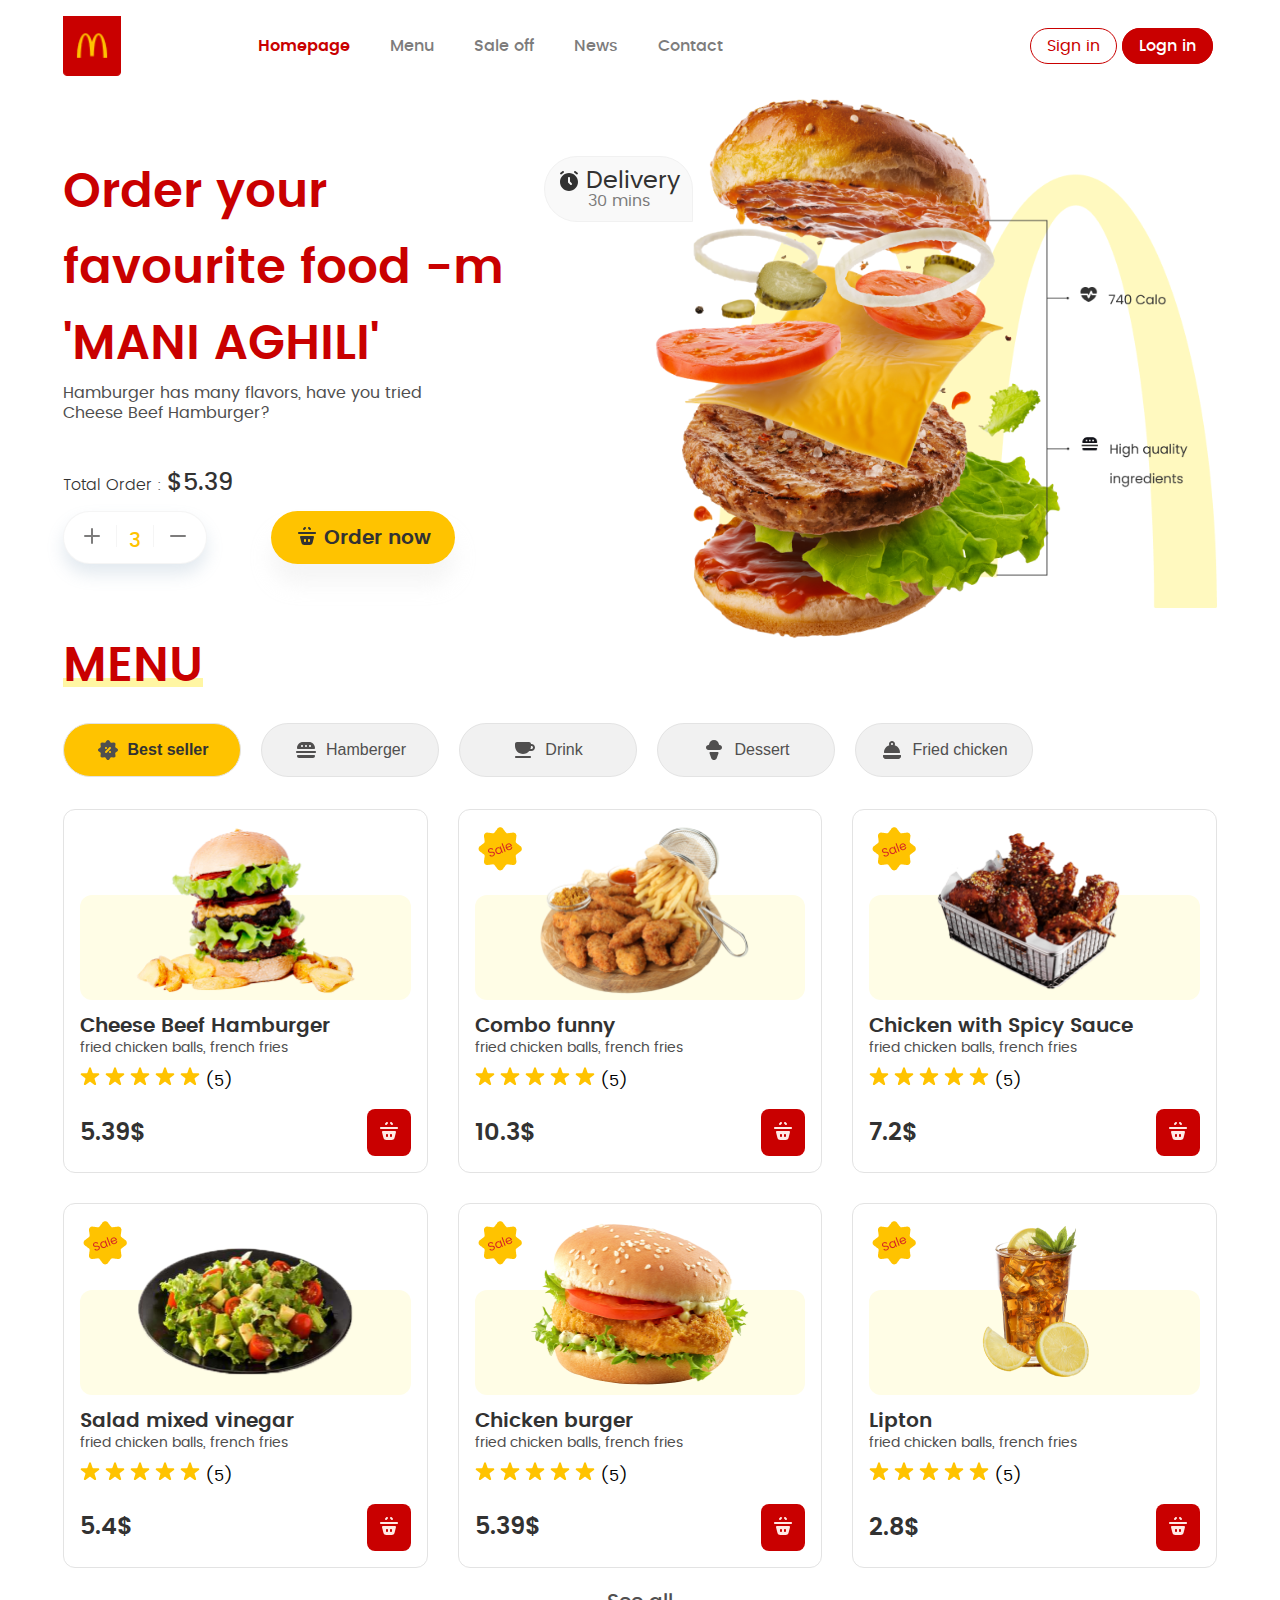
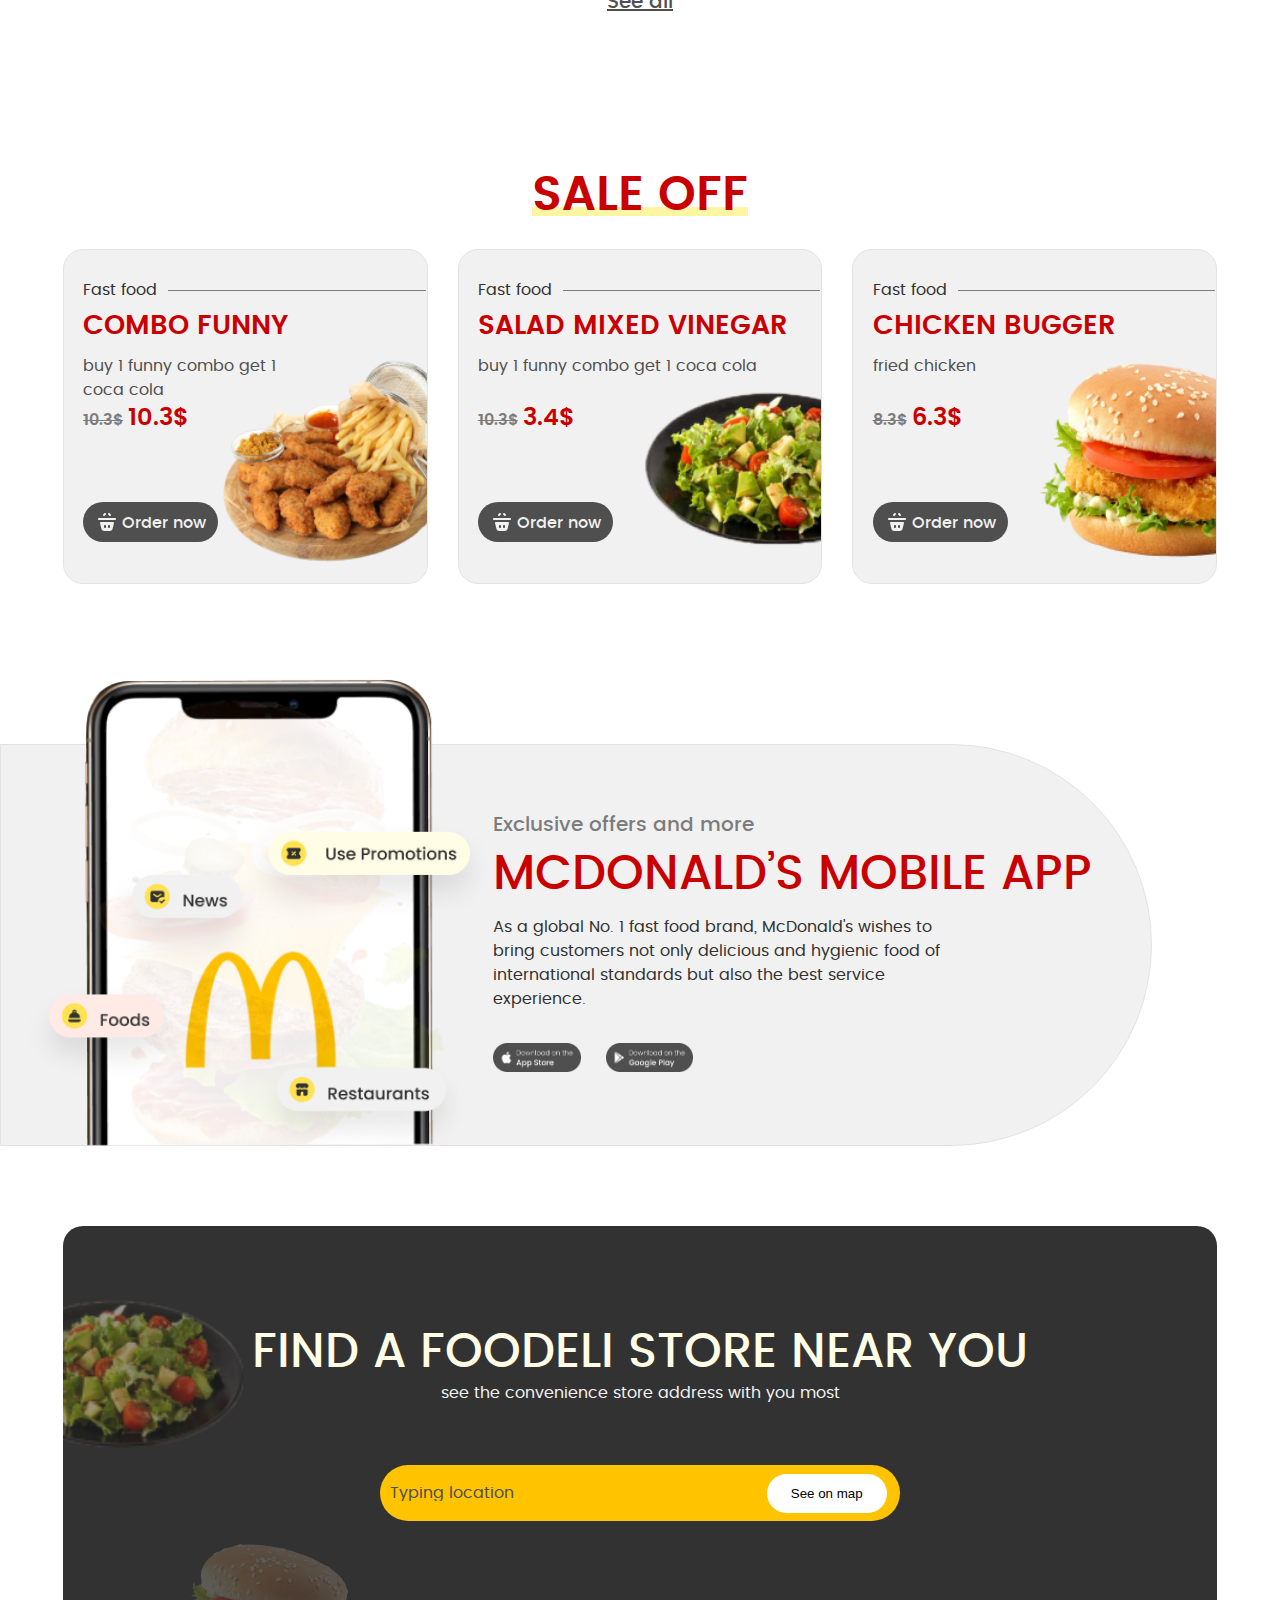
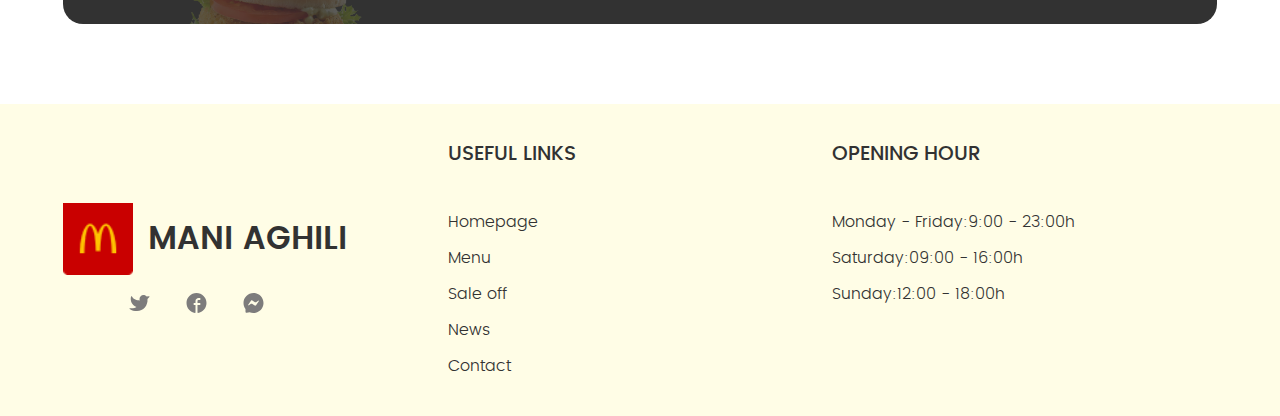
==== index.html @ 798e16bf "add login form" ====
<!DOCTYPE html>
<html lang="en">
<head>
    <meta charset="UTF-8">
    <meta name="viewport" content="width=device-width, initial-scale=1.0">
    <title>Document</title>
    <link rel="stylesheet" href="css/style.css">
    <link rel="stylesheet" href="css/media.css">
</head>
<body>

    <header class="main_header">
        <div class="container_site">
            <div class="navgation">
               <img src="img/lgo.png" alt="">
              <ul>
                <li>
                    <a href="">Homepage</a>
                </li>
                <li>
                    <a href="">Menu</a>
                </li>
                <li>
                    <a href="">Sale off</a>
                </li>
                <li>
                    <a href="">News</a>
                </li>
                <li>
                    <a href="">Contact</a>
                </li>
              </ul>
              <div class="link_navgation">
                <a href="login\login.html">Sign in</a>
                <a href="login\login.html">Logn in</a>
              </div>
              <div class="menu_icon">
                <input type="checkbox" id="input_menu" hidden>
                <label for="input_menu">
                    <svg xmlns="http://www.w3.org/2000/svg" width="35" height="35" viewBox="0 0 35 35" fill="none">
                        <path d="M2.91675 20.4166C2.91675 19.6112 3.56967 18.9583 4.37508 18.9583H30.6251C31.4305 18.9583 32.0834 19.6112 32.0834 20.4166C32.0834 21.2221 31.4305 21.875 30.6251 21.875H4.37508C3.56967 21.875 2.91675 21.2221 2.91675 20.4166Z" fill="#504F4F"/>
                        <path fill-rule="evenodd" clip-rule="evenodd" d="M4.375 14.5833C4.375 9.75082 8.29251 5.83331 13.125 5.83331H21.875C26.7075 5.83331 30.625 9.75082 30.625 14.5833C30.625 15.3887 29.9721 16.0416 29.1667 16.0416H5.83333C5.02792 16.0416 4.375 15.3887 4.375 14.5833ZM13.125 11.6666C13.125 12.4721 12.4721 13.125 11.6667 13.125C10.8613 13.125 10.2083 12.4721 10.2083 11.6666C10.2083 10.8612 10.8613 10.2083 11.6667 10.2083C12.4721 10.2083 13.125 10.8612 13.125 11.6666ZM17.5 13.125C18.3054 13.125 18.9583 12.4721 18.9583 11.6666C18.9583 10.8612 18.3054 10.2083 17.5 10.2083C16.6946 10.2083 16.0417 10.8612 16.0417 11.6666C16.0417 12.4721 16.6946 13.125 17.5 13.125ZM24.7917 11.6666C24.7917 12.4721 24.1388 13.125 23.3333 13.125C22.5279 13.125 21.875 12.4721 21.875 11.6666C21.875 10.8612 22.5279 10.2083 23.3333 10.2083C24.1388 10.2083 24.7917 10.8612 24.7917 11.6666Z" fill="#504F4F"/>
                        <path d="M30.625 26.25C30.625 27.8608 29.3192 29.1666 27.7083 29.1666H7.29167C5.68083 29.1666 4.375 27.8608 4.375 26.25C4.375 25.4446 5.02792 24.7916 5.83333 24.7916H29.1667C29.9721 24.7916 30.625 25.4446 30.625 26.25Z" fill="#504F4F"/>
                      </svg>

                      <svg id="close_icon" class="w-6 h-6 text-gray-800 dark:text-white"  width="35" height="35" aria-hidden="true" xmlns="http://www.w3.org/2000/svg" fill="none" viewBox="0 0 14 14">
                        <path stroke="currentColor" stroke-linecap="round" stroke-linejoin="round" stroke-width="2" d="m1 1 6 6m0 0 6 6M7 7l6-6M7 7l-6 6"/>
                      </svg>
                </label>
                <ul class="nav_menu_sidbar">
                    <li>
                        <a href="">Homepage</a>
                    </li>
                    <li>
                        <a href="">Menu</a>
                    </li>
                    <li>
                        <a href="">Sale off</a>
                    </li>
                    <li>
                        <a href="">News</a>
                    </li>
                    <li>
                        <a href="">Contact</a>
                    </li>
                  </ul>
              </div>
            </div>
            <div class="header_bottom">
                <div class="content_left_header_bottom">
                    <h1>Order your favourite food -m 'MANI AGHILI'</h1>
                    <p>Hamburger has many flavors, have you tried Cheese Beef Hamburger?</p>
                    <div class="order_food order_food_desktop">
                        <div class="text_price_order_food">
                            <span>Total Order :</span>
                            <span>$5.39</span>
                        </div>
                        <div class="action_order">
                            <div class="button_action_order">
                                <button>
                                    <svg xmlns="http://www.w3.org/2000/svg" width="24" height="24" viewBox="0 0 24 24" fill="none">
                                        <path d="M12 5V19" stroke="#7D7C7C" stroke-width="2" stroke-linecap="round" stroke-linejoin="round"/>
                                        <path d="M5 12H19" stroke="#7D7C7C" stroke-width="2" stroke-linecap="round" stroke-linejoin="round"/>
                                      </svg>
                                </button>
                                <span>3</span>
                                <button>
                                    <svg xmlns="http://www.w3.org/2000/svg" width="24" height="24" viewBox="0 0 24 24" fill="none">
                                        <path d="M5 12H19" stroke="#7D7C7C" stroke-width="2" stroke-linecap="round" stroke-linejoin="round"/>
                                      </svg>
                                </button>
                            </div>
                            <button>
                                <svg xmlns="http://www.w3.org/2000/svg" width="24" height="24" viewBox="0 0 24 24" fill="none">
                                    <path fill-rule="evenodd" clip-rule="evenodd" d="M5.9963 12C5.344 12 4.86633 12.6144 5.02717 13.2466L6.42488 18.7398C6.76319 20.0693 7.96032 21 9.33225 21H14.6652C16.0383 21 17.2362 20.0678 17.5734 18.7367L18.9644 13.2456C19.1245 12.6137 18.6469 12 17.9951 12H5.9963ZM9 16C9 15.4477 9.44771 15 10 15C10.5523 15 11 15.4477 11 16V17C11 17.5523 10.5523 18 10 18C9.44771 18 9 17.5523 9 17V16ZM13 16C13 15.4477 13.4477 15 14 15C14.5523 15 15 15.4477 15 16V17C15 17.5523 14.5523 18 14 18C13.4477 18 13 17.5523 13 17V16Z" fill="#323232"/>
                                    <path d="M3 9C3 8.44772 3.44772 8 4 8H20C20.5523 8 21 8.44772 21 9C21 9.55228 20.5523 10 20 10H4C3.44772 10 3 9.55228 3 9Z" fill="#323232"/>
                                    <path fill-rule="evenodd" clip-rule="evenodd" d="M10.7071 4.70711C11.0976 4.31658 11.0976 3.68342 10.7071 3.29289C10.3166 2.90237 9.68342 2.90237 9.29289 3.29289L8.29289 4.29289C7.90237 4.68342 7.90237 5.31658 8.29289 5.70711C8.68342 6.09763 9.31658 6.09763 9.70711 5.70711L10.7071 4.70711ZM13.2929 4.70711C12.9024 4.31658 12.9024 3.68342 13.2929 3.29289C13.6834 2.90237 14.3166 2.90237 14.7071 3.29289L15.7071 4.29289C16.0976 4.68342 16.0976 5.31658 15.7071 5.70711C15.3166 6.09763 14.6834 6.09763 14.2929 5.70711L13.2929 4.70711Z" fill="#323232"/>
                                  </svg>
                                  Order now
                            </button>
                        </div>
                    </div>
                </div>
                <div class="content_right_header_bottom">
                    <img src="img/Group 15.png" alt="">
                    <div class="fixed_box_delivery">
                        <div>
                            <svg xmlns="http://www.w3.org/2000/svg" width="24" height="24" viewBox="0 0 24 24" fill="none">
                                <path fill-rule="evenodd" clip-rule="evenodd" d="M3 13C3 8.02944 7.02944 4 12 4C16.9706 4 21 8.02944 21 13C21 17.9706 16.9706 22 12 22C7.02944 22 3 17.9706 3 13ZM13 9C13 8.44772 12.5523 8 12 8C11.4477 8 11 8.44772 11 9V13C11 13.2652 11.1054 13.5196 11.2929 13.7071L13.2929 15.7071C13.6834 16.0976 14.3166 16.0976 14.7071 15.7071C15.0976 15.3166 15.0976 14.6834 14.7071 14.2929L13 12.5858V9Z" fill="#323232"/>
                                <path d="M4.60006 5.30006C4.15823 5.63143 3.53143 5.54189 3.20006 5.10006C2.86869 4.65823 2.95823 4.03143 3.40006 3.70006L5.40006 2.20006C5.84189 1.86869 6.46869 1.95823 6.80006 2.40006C7.13143 2.84189 7.04189 3.46869 6.60006 3.80006L4.60006 5.30006Z" fill="#323232"/>
                                <path d="M18.6001 2.20018C18.1582 1.86881 17.5314 1.95835 17.2001 2.40018C16.8687 2.842 16.9582 3.46881 17.4001 3.80018L19.4001 5.30018C19.8419 5.63155 20.4687 5.542 20.8001 5.10018C21.1314 4.65835 21.0419 4.03155 20.6001 3.70018L18.6001 2.20018Z" fill="#323232"/>
                              </svg>
                              <span>Delivery</span>
                        </div>
                        <span> 30 mins</span>
                    </div>
                    <div class="order_food order_food_mobile">
                        <div class="text_price_order_food">
                            <span>Total Order :</span>
                            <span>$5.39</span>
                        </div>
                        <div class="action_order">
                            <div class="button_action_order">
                                <button>
                                    <svg xmlns="http://www.w3.org/2000/svg" width="24" height="24" viewBox="0 0 24 24" fill="none">
                                        <path d="M12 5V19" stroke="#7D7C7C" stroke-width="2" stroke-linecap="round" stroke-linejoin="round"/>
                                        <path d="M5 12H19" stroke="#7D7C7C" stroke-width="2" stroke-linecap="round" stroke-linejoin="round"/>
                                      </svg>
                                </button>
                                <span>3</span>
                                <button>
                                    <svg xmlns="http://www.w3.org/2000/svg" width="24" height="24" viewBox="0 0 24 24" fill="none">
                                        <path d="M5 12H19" stroke="#7D7C7C" stroke-width="2" stroke-linecap="round" stroke-linejoin="round"/>
                                      </svg>
                                </button>
                            </div>
                            <button>
                                <svg xmlns="http://www.w3.org/2000/svg" width="24" height="24" viewBox="0 0 24 24" fill="none">
                                    <path fill-rule="evenodd" clip-rule="evenodd" d="M5.9963 12C5.344 12 4.86633 12.6144 5.02717 13.2466L6.42488 18.7398C6.76319 20.0693 7.96032 21 9.33225 21H14.6652C16.0383 21 17.2362 20.0678 17.5734 18.7367L18.9644 13.2456C19.1245 12.6137 18.6469 12 17.9951 12H5.9963ZM9 16C9 15.4477 9.44771 15 10 15C10.5523 15 11 15.4477 11 16V17C11 17.5523 10.5523 18 10 18C9.44771 18 9 17.5523 9 17V16ZM13 16C13 15.4477 13.4477 15 14 15C14.5523 15 15 15.4477 15 16V17C15 17.5523 14.5523 18 14 18C13.4477 18 13 17.5523 13 17V16Z" fill="#323232"/>
                                    <path d="M3 9C3 8.44772 3.44772 8 4 8H20C20.5523 8 21 8.44772 21 9C21 9.55228 20.5523 10 20 10H4C3.44772 10 3 9.55228 3 9Z" fill="#323232"/>
                                    <path fill-rule="evenodd" clip-rule="evenodd" d="M10.7071 4.70711C11.0976 4.31658 11.0976 3.68342 10.7071 3.29289C10.3166 2.90237 9.68342 2.90237 9.29289 3.29289L8.29289 4.29289C7.90237 4.68342 7.90237 5.31658 8.29289 5.70711C8.68342 6.09763 9.31658 6.09763 9.70711 5.70711L10.7071 4.70711ZM13.2929 4.70711C12.9024 4.31658 12.9024 3.68342 13.2929 3.29289C13.6834 2.90237 14.3166 2.90237 14.7071 3.29289L15.7071 4.29289C16.0976 4.68342 16.0976 5.31658 15.7071 5.70711C15.3166 6.09763 14.6834 6.09763 14.2929 5.70711L13.2929 4.70711Z" fill="#323232"/>
                                  </svg>
                                  Order now
                            </button>
                        </div>
                    </div>
                </div>
            </div>
        </div>
    </header>

    <main>
        <div class="section_food">
            <div class="container_site">
                <div class="row_title_section_food">
                    <h4>
                        Menu
                        <div class="line_bottom_row_title"></div>
                    </h4>
                </div>
                <div class="row_button_category">
                    <button class="button_active_category">
                        <svg xmlns="http://www.w3.org/2000/svg" width="24" height="24" viewBox="0 0 24 24" fill="none">
                            <path fill-rule="evenodd" clip-rule="evenodd" d="M13.2193 2.60795C12.607 1.80052 11.3932 1.80052 10.781 2.60795L9.40692 4.42007C9.18858 4.70802 8.83187 4.85577 8.47387 4.80655L6.22093 4.49678C5.21707 4.35876 4.35876 5.21707 4.49678 6.22092L4.80655 8.47387C4.85577 8.83187 4.70802 9.18858 4.42007 9.40692L2.60795 10.781C1.80052 11.3932 1.80052 12.607 2.60795 13.2193L4.42007 14.5933C4.70802 14.8116 4.85577 15.1683 4.80655 15.5263L4.49678 17.7793C4.35876 18.7831 5.21707 19.6415 6.22092 19.5034L8.47387 19.1937C8.83187 19.1444 9.18858 19.2922 9.40691 19.5801L10.781 21.3923C11.3932 22.1997 12.607 22.1997 13.2193 21.3923L14.5933 19.5801C14.8116 19.2922 15.1683 19.1444 15.5263 19.1937L17.7793 19.5034C18.7831 19.6415 19.6415 18.7831 19.5034 17.7793L19.1937 15.5263C19.1444 15.1683 19.2922 14.8116 19.5801 14.5933L21.3923 13.2193C22.1997 12.607 22.1997 11.3932 21.3923 10.781L19.5801 9.40692C19.2922 9.18858 19.1444 8.83187 19.1937 8.47387L19.5034 6.22092C19.6415 5.21707 18.7831 4.35876 17.7793 4.49678L15.5263 4.80655C15.1683 4.85577 14.8116 4.70802 14.5933 4.42007L13.2193 2.60795ZM14.7071 9.2929C14.3166 8.90237 13.6834 8.90237 13.2929 9.2929L9.29289 13.2929C8.90237 13.6834 8.90237 14.3166 9.29289 14.7071C9.68342 15.0976 10.3166 15.0976 10.7071 14.7071L14.7071 10.7071C15.0976 10.3166 15.0976 9.68342 14.7071 9.2929ZM10 11C9.44772 11 9 10.5523 9 10C9 9.44772 9.44772 9 10 9C10.5523 9 11 9.44772 11 10C11 10.5523 10.5523 11 10 11ZM14 15C14.5523 15 15 14.5523 15 14C15 13.4477 14.5523 13 14 13C13.4477 13 13 13.4477 13 14C13 14.5523 13.4477 15 14 15Z" fill="#504F4F"/>
                          </svg>
                          <span>Best seller</span>
                    </button>
                    <button>
                        <svg xmlns="http://www.w3.org/2000/svg" width="24" height="24" viewBox="0 0 24 24" fill="none">
                            <path d="M2 14C2 13.4477 2.44772 13 3 13H21C21.5523 13 22 13.4477 22 14C22 14.5523 21.5523 15 21 15H3C2.44772 15 2 14.5523 2 14Z" fill="#504F4F"/>
                            <path fill-rule="evenodd" clip-rule="evenodd" d="M3 10C3 6.68629 5.68629 4 9 4H15C18.3137 4 21 6.68629 21 10C21 10.5523 20.5523 11 20 11H4C3.44772 11 3 10.5523 3 10ZM9 8C9 8.55228 8.55228 9 8 9C7.44772 9 7 8.55228 7 8C7 7.44772 7.44772 7 8 7C8.55228 7 9 7.44772 9 8ZM12 9C12.5523 9 13 8.55228 13 8C13 7.44772 12.5523 7 12 7C11.4477 7 11 7.44772 11 8C11 8.55228 11.4477 9 12 9ZM17 8C17 8.55228 16.5523 9 16 9C15.4477 9 15 8.55228 15 8C15 7.44772 15.4477 7 16 7C16.5523 7 17 7.44772 17 8Z" fill="#504F4F"/>
                            <path d="M21 18C21 19.1046 20.1046 20 19 20H5C3.89543 20 3 19.1046 3 18C3 17.4477 3.44772 17 4 17H20C20.5523 17 21 17.4477 21 18Z" fill="#504F4F"/>
                          </svg>
                          <span>Hamberger</span>
                    </button>
                    <button>
                        <svg xmlns="http://www.w3.org/2000/svg" width="24" height="24" viewBox="0 0 24 24" fill="none">
                            <path d="M2 19C2 18.4477 2.44772 18 3 18H17C17.5523 18 18 18.4477 18 19C18 19.5523 17.5523 20 17 20H3C2.44772 20 2 19.5523 2 19Z" fill="#504F4F"/>
                            <path fill-rule="evenodd" clip-rule="evenodd" d="M4 4C2.89543 4 2 4.89543 2 6V8C2 12.4183 5.58172 16 10 16C12.5264 16 14.7793 14.8289 16.2454 13H18.5C20.433 13 22 11.433 22 9.5C22 7.567 20.433 6 18.5 6H18C18 4.89543 17.1046 4 16 4H4ZM18 8C18 9.0609 17.7935 10.0736 17.4185 11H18.5C19.3284 11 20 10.3284 20 9.5C20 8.67157 19.3284 8 18.5 8H18Z" fill="#504F4F"/>
                          </svg>
                          <span>Drink</span>
                    </button>
                    <button>
                        <svg xmlns="http://www.w3.org/2000/svg" width="24" height="24" viewBox="0 0 24 24" fill="none">
                            <path d="M7.50668 15.3511C7.26153 14.6974 7.74481 14 8.44301 14H15.557C16.2552 14 16.7385 14.6974 16.4933 15.3511L14.7023 20.1273C14.2799 21.2538 13.203 22 12 22C10.797 22 9.72017 21.2538 9.29777 20.1273L7.50668 15.3511Z" fill="#504F4F"/>
                            <path fill-rule="evenodd" clip-rule="evenodd" d="M16.9754 6.5007C17.0026 6.7755 17.2239 7 17.5 7C18.8807 7 20 8.11929 20 9.5C20 10.8807 18.8807 12 17.5 12H12H6.5C5.11929 12 4 10.8807 4 9.5C4 8.11929 5.11929 7 6.5 7C6.77614 7 6.99737 6.7755 7.02462 6.5007C7.27516 3.9737 9.40709 2 12 2C14.5929 2 16.7248 3.9737 16.9754 6.5007Z" fill="#504F4F"/>
                          </svg>
                          <span>Dessert</span>
                    </button>
                    <button>
                        <svg xmlns="http://www.w3.org/2000/svg" width="24" height="24" viewBox="0 0 24 24" fill="none">
                            <path d="M3 17.8C3 17.3582 3.35817 17 3.8 17H20.2C20.6418 17 21 17.3582 21 17.8C21 19.5673 19.5673 21 17.8 21H6.2C4.43269 21 3 19.5673 3 17.8Z" fill="#504F4F"/>
                            <path fill-rule="evenodd" clip-rule="evenodd" d="M3.8 17C3.35817 17 3 17.3582 3 17.8C3 19.5673 4.43269 21 6.2 21H17.8C19.5673 21 21 19.5673 21 17.8C21 17.3582 20.6418 17 20.2 17H3.8Z" fill="#504F4F"/>
                            <path fill-rule="evenodd" clip-rule="evenodd" d="M14.6785 7.35254C14.8842 6.94614 15 6.4866 15 6C15 4.34315 13.6569 3 12 3C10.3431 3 9 4.34315 9 6C9 6.4866 9.11585 6.94614 9.32147 7.35254C6.23647 8.32706 4 11.2119 4 14.619C4 14.8294 4.17056 15 4.38095 15H19.619C19.8294 15 20 14.8294 20 14.619C20 11.2119 17.7635 8.32706 14.6785 7.35254ZM13 6C13 6.55228 12.5523 7 12 7C11.4477 7 11 6.55228 11 6C11 5.44772 11.4477 5 12 5C12.5523 5 13 5.44772 13 6Z" fill="#504F4F"/>
                          </svg>
                          <span>Fried chicken</span>
                    </button>
                </div>
                <div class="row_grid_food_products">
                    <div class="item_food_grid">
                        <div class="img_item_food_grid">
                            <img src="img/2.png" alt="">
                            <div></div>
                        </div>
                        <div class="info_item_food_grid">
                            <h5>Cheese Beef Hamburger</h5>
                            <p>fried chicken balls, french fries</p>
                            <div class="score_item_food_grid">
                                <svg xmlns="http://www.w3.org/2000/svg" width="20" height="19" viewBox="0 0 20 19" fill="none">
                                    <path d="M9.04894 0.927052C9.3483 0.00574112 10.6517 0.00573993 10.9511 0.927051L12.4697 5.60081C12.6035 6.01284 12.9875 6.2918 13.4207 6.2918H18.335C19.3037 6.2918 19.7065 7.53141 18.9228 8.10081L14.947 10.9894C14.5966 11.244 14.4499 11.6954 14.5838 12.1074L16.1024 16.7812C16.4017 17.7025 15.3472 18.4686 14.5635 17.8992L10.5878 15.0106C10.2373 14.756 9.7627 14.756 9.41221 15.0106L5.43648 17.8992C4.65276 18.4686 3.59828 17.7025 3.89763 16.7812L5.41623 12.1074C5.55011 11.6954 5.40345 11.244 5.05296 10.9894L1.07722 8.10081C0.293507 7.53141 0.696283 6.2918 1.66501 6.2918H6.57929C7.01252 6.2918 7.39647 6.01284 7.53035 5.60081L9.04894 0.927052Z" fill="#FFC300"/>
                                  </svg>
                                <svg xmlns="http://www.w3.org/2000/svg" width="20" height="19" viewBox="0 0 20 19" fill="none">
                                    <path d="M9.04894 0.927052C9.3483 0.00574112 10.6517 0.00573993 10.9511 0.927051L12.4697 5.60081C12.6035 6.01284 12.9875 6.2918 13.4207 6.2918H18.335C19.3037 6.2918 19.7065 7.53141 18.9228 8.10081L14.947 10.9894C14.5966 11.244 14.4499 11.6954 14.5838 12.1074L16.1024 16.7812C16.4017 17.7025 15.3472 18.4686 14.5635 17.8992L10.5878 15.0106C10.2373 14.756 9.7627 14.756 9.41221 15.0106L5.43648 17.8992C4.65276 18.4686 3.59828 17.7025 3.89763 16.7812L5.41623 12.1074C5.55011 11.6954 5.40345 11.244 5.05296 10.9894L1.07722 8.10081C0.293507 7.53141 0.696283 6.2918 1.66501 6.2918H6.57929C7.01252 6.2918 7.39647 6.01284 7.53035 5.60081L9.04894 0.927052Z" fill="#FFC300"/>
                                  </svg>
                                <svg xmlns="http://www.w3.org/2000/svg" width="20" height="19" viewBox="0 0 20 19" fill="none">
                                    <path d="M9.04894 0.927052C9.3483 0.00574112 10.6517 0.00573993 10.9511 0.927051L12.4697 5.60081C12.6035 6.01284 12.9875 6.2918 13.4207 6.2918H18.335C19.3037 6.2918 19.7065 7.53141 18.9228 8.10081L14.947 10.9894C14.5966 11.244 14.4499 11.6954 14.5838 12.1074L16.1024 16.7812C16.4017 17.7025 15.3472 18.4686 14.5635 17.8992L10.5878 15.0106C10.2373 14.756 9.7627 14.756 9.41221 15.0106L5.43648 17.8992C4.65276 18.4686 3.59828 17.7025 3.89763 16.7812L5.41623 12.1074C5.55011 11.6954 5.40345 11.244 5.05296 10.9894L1.07722 8.10081C0.293507 7.53141 0.696283 6.2918 1.66501 6.2918H6.57929C7.01252 6.2918 7.39647 6.01284 7.53035 5.60081L9.04894 0.927052Z" fill="#FFC300"/>
                                  </svg>
                                <svg xmlns="http://www.w3.org/2000/svg" width="20" height="19" viewBox="0 0 20 19" fill="none">
                                    <path d="M9.04894 0.927052C9.3483 0.00574112 10.6517 0.00573993 10.9511 0.927051L12.4697 5.60081C12.6035 6.01284 12.9875 6.2918 13.4207 6.2918H18.335C19.3037 6.2918 19.7065 7.53141 18.9228 8.10081L14.947 10.9894C14.5966 11.244 14.4499 11.6954 14.5838 12.1074L16.1024 16.7812C16.4017 17.7025 15.3472 18.4686 14.5635 17.8992L10.5878 15.0106C10.2373 14.756 9.7627 14.756 9.41221 15.0106L5.43648 17.8992C4.65276 18.4686 3.59828 17.7025 3.89763 16.7812L5.41623 12.1074C5.55011 11.6954 5.40345 11.244 5.05296 10.9894L1.07722 8.10081C0.293507 7.53141 0.696283 6.2918 1.66501 6.2918H6.57929C7.01252 6.2918 7.39647 6.01284 7.53035 5.60081L9.04894 0.927052Z" fill="#FFC300"/>
                                  </svg>
                                <svg xmlns="http://www.w3.org/2000/svg" width="20" height="19" viewBox="0 0 20 19" fill="none">
                                    <path d="M9.04894 0.927052C9.3483 0.00574112 10.6517 0.00573993 10.9511 0.927051L12.4697 5.60081C12.6035 6.01284 12.9875 6.2918 13.4207 6.2918H18.335C19.3037 6.2918 19.7065 7.53141 18.9228 8.10081L14.947 10.9894C14.5966 11.244 14.4499 11.6954 14.5838 12.1074L16.1024 16.7812C16.4017 17.7025 15.3472 18.4686 14.5635 17.8992L10.5878 15.0106C10.2373 14.756 9.7627 14.756 9.41221 15.0106L5.43648 17.8992C4.65276 18.4686 3.59828 17.7025 3.89763 16.7812L5.41623 12.1074C5.55011 11.6954 5.40345 11.244 5.05296 10.9894L1.07722 8.10081C0.293507 7.53141 0.696283 6.2918 1.66501 6.2918H6.57929C7.01252 6.2918 7.39647 6.01284 7.53035 5.60081L9.04894 0.927052Z" fill="#FFC300"/>
                                  </svg>
                                  <span>(5)</span>
                            </div>
                            <div class="bottom_item_food_grid">
                                <span>5.39$</span>
                                <button>
                                    <svg xmlns="http://www.w3.org/2000/svg" width="24" height="24" viewBox="0 0 24 24" fill="none">
                                    <path fill-rule="evenodd" clip-rule="evenodd" d="M5.9963 12C5.344 12 4.86633 12.6144 5.02717 13.2466L6.42488 18.7398C6.76319 20.0693 7.96032 21 9.33225 21H14.6652C16.0383 21 17.2362 20.0678 17.5734 18.7367L18.9644 13.2456C19.1245 12.6137 18.6469 12 17.9951 12H5.9963ZM9 16C9 15.4477 9.44771 15 10 15C10.5523 15 11 15.4477 11 16V17C11 17.5523 10.5523 18 10 18C9.44771 18 9 17.5523 9 17V16ZM13 16C13 15.4477 13.4477 15 14 15C14.5523 15 15 15.4477 15 16V17C15 17.5523 14.5523 18 14 18C13.4477 18 13 17.5523 13 17V16Z" fill="#FFEAE6"/>
                                    <path d="M3 9C3 8.44772 3.44772 8 4 8H20C20.5523 8 21 8.44772 21 9C21 9.55228 20.5523 10 20 10H4C3.44772 10 3 9.55228 3 9Z" fill="#FFEAE6"/>
                                    <path fill-rule="evenodd" clip-rule="evenodd" d="M10.7071 4.70711C11.0976 4.31658 11.0976 3.68342 10.7071 3.29289C10.3166 2.90237 9.68342 2.90237 9.29289 3.29289L8.29289 4.29289C7.90237 4.68342 7.90237 5.31658 8.29289 5.70711C8.68342 6.09763 9.31658 6.09763 9.70711 5.70711L10.7071 4.70711ZM13.2929 4.70711C12.9024 4.31658 12.9024 3.68342 13.2929 3.29289C13.6834 2.90237 14.3166 2.90237 14.7071 3.29289L15.7071 4.29289C16.0976 4.68342 16.0976 5.31658 15.7071 5.70711C15.3166 6.09763 14.6834 6.09763 14.2929 5.70711L13.2929 4.70711Z" fill="#FFEAE6"/>
                                  </svg>
                                </button>
                            </div>
                        </div>
                    </div>
                    <div class="item_food_grid">
                        <div class="badge_discount">
                            <img src="img/Badge Discount (1).png" alt="">
                        </div>
                        <div class="img_item_food_grid">
                            
                            <img src="img/13 (1).png" alt="">
                            <div></div>
                        </div>
                        <div class="info_item_food_grid">
                            <h5>Combo funny</h5>
                            <p>fried chicken balls, french fries</p>
                            <div class="score_item_food_grid">
                                <svg xmlns="http://www.w3.org/2000/svg" width="20" height="19" viewBox="0 0 20 19" fill="none">
                                    <path d="M9.04894 0.927052C9.3483 0.00574112 10.6517 0.00573993 10.9511 0.927051L12.4697 5.60081C12.6035 6.01284 12.9875 6.2918 13.4207 6.2918H18.335C19.3037 6.2918 19.7065 7.53141 18.9228 8.10081L14.947 10.9894C14.5966 11.244 14.4499 11.6954 14.5838 12.1074L16.1024 16.7812C16.4017 17.7025 15.3472 18.4686 14.5635 17.8992L10.5878 15.0106C10.2373 14.756 9.7627 14.756 9.41221 15.0106L5.43648 17.8992C4.65276 18.4686 3.59828 17.7025 3.89763 16.7812L5.41623 12.1074C5.55011 11.6954 5.40345 11.244 5.05296 10.9894L1.07722 8.10081C0.293507 7.53141 0.696283 6.2918 1.66501 6.2918H6.57929C7.01252 6.2918 7.39647 6.01284 7.53035 5.60081L9.04894 0.927052Z" fill="#FFC300"/>
                                  </svg>
                                <svg xmlns="http://www.w3.org/2000/svg" width="20" height="19" viewBox="0 0 20 19" fill="none">
                                    <path d="M9.04894 0.927052C9.3483 0.00574112 10.6517 0.00573993 10.9511 0.927051L12.4697 5.60081C12.6035 6.01284 12.9875 6.2918 13.4207 6.2918H18.335C19.3037 6.2918 19.7065 7.53141 18.9228 8.10081L14.947 10.9894C14.5966 11.244 14.4499 11.6954 14.5838 12.1074L16.1024 16.7812C16.4017 17.7025 15.3472 18.4686 14.5635 17.8992L10.5878 15.0106C10.2373 14.756 9.7627 14.756 9.41221 15.0106L5.43648 17.8992C4.65276 18.4686 3.59828 17.7025 3.89763 16.7812L5.41623 12.1074C5.55011 11.6954 5.40345 11.244 5.05296 10.9894L1.07722 8.10081C0.293507 7.53141 0.696283 6.2918 1.66501 6.2918H6.57929C7.01252 6.2918 7.39647 6.01284 7.53035 5.60081L9.04894 0.927052Z" fill="#FFC300"/>
                                  </svg>
                                <svg xmlns="http://www.w3.org/2000/svg" width="20" height="19" viewBox="0 0 20 19" fill="none">
                                    <path d="M9.04894 0.927052C9.3483 0.00574112 10.6517 0.00573993 10.9511 0.927051L12.4697 5.60081C12.6035 6.01284 12.9875 6.2918 13.4207 6.2918H18.335C19.3037 6.2918 19.7065 7.53141 18.9228 8.10081L14.947 10.9894C14.5966 11.244 14.4499 11.6954 14.5838 12.1074L16.1024 16.7812C16.4017 17.7025 15.3472 18.4686 14.5635 17.8992L10.5878 15.0106C10.2373 14.756 9.7627 14.756 9.41221 15.0106L5.43648 17.8992C4.65276 18.4686 3.59828 17.7025 3.89763 16.7812L5.41623 12.1074C5.55011 11.6954 5.40345 11.244 5.05296 10.9894L1.07722 8.10081C0.293507 7.53141 0.696283 6.2918 1.66501 6.2918H6.57929C7.01252 6.2918 7.39647 6.01284 7.53035 5.60081L9.04894 0.927052Z" fill="#FFC300"/>
                                  </svg>
                                <svg xmlns="http://www.w3.org/2000/svg" width="20" height="19" viewBox="0 0 20 19" fill="none">
                                    <path d="M9.04894 0.927052C9.3483 0.00574112 10.6517 0.00573993 10.9511 0.927051L12.4697 5.60081C12.6035 6.01284 12.9875 6.2918 13.4207 6.2918H18.335C19.3037 6.2918 19.7065 7.53141 18.9228 8.10081L14.947 10.9894C14.5966 11.244 14.4499 11.6954 14.5838 12.1074L16.1024 16.7812C16.4017 17.7025 15.3472 18.4686 14.5635 17.8992L10.5878 15.0106C10.2373 14.756 9.7627 14.756 9.41221 15.0106L5.43648 17.8992C4.65276 18.4686 3.59828 17.7025 3.89763 16.7812L5.41623 12.1074C5.55011 11.6954 5.40345 11.244 5.05296 10.9894L1.07722 8.10081C0.293507 7.53141 0.696283 6.2918 1.66501 6.2918H6.57929C7.01252 6.2918 7.39647 6.01284 7.53035 5.60081L9.04894 0.927052Z" fill="#FFC300"/>
                                  </svg>
                                <svg xmlns="http://www.w3.org/2000/svg" width="20" height="19" viewBox="0 0 20 19" fill="none">
                                    <path d="M9.04894 0.927052C9.3483 0.00574112 10.6517 0.00573993 10.9511 0.927051L12.4697 5.60081C12.6035 6.01284 12.9875 6.2918 13.4207 6.2918H18.335C19.3037 6.2918 19.7065 7.53141 18.9228 8.10081L14.947 10.9894C14.5966 11.244 14.4499 11.6954 14.5838 12.1074L16.1024 16.7812C16.4017 17.7025 15.3472 18.4686 14.5635 17.8992L10.5878 15.0106C10.2373 14.756 9.7627 14.756 9.41221 15.0106L5.43648 17.8992C4.65276 18.4686 3.59828 17.7025 3.89763 16.7812L5.41623 12.1074C5.55011 11.6954 5.40345 11.244 5.05296 10.9894L1.07722 8.10081C0.293507 7.53141 0.696283 6.2918 1.66501 6.2918H6.57929C7.01252 6.2918 7.39647 6.01284 7.53035 5.60081L9.04894 0.927052Z" fill="#FFC300"/>
                                  </svg>
                                  <span>(5)</span>
                            </div>
                            <div class="bottom_item_food_grid">
                                <span>10.3$</span>
                                <button>
                                    <svg xmlns="http://www.w3.org/2000/svg" width="24" height="24" viewBox="0 0 24 24" fill="none">
                                    <path fill-rule="evenodd" clip-rule="evenodd" d="M5.9963 12C5.344 12 4.86633 12.6144 5.02717 13.2466L6.42488 18.7398C6.76319 20.0693 7.96032 21 9.33225 21H14.6652C16.0383 21 17.2362 20.0678 17.5734 18.7367L18.9644 13.2456C19.1245 12.6137 18.6469 12 17.9951 12H5.9963ZM9 16C9 15.4477 9.44771 15 10 15C10.5523 15 11 15.4477 11 16V17C11 17.5523 10.5523 18 10 18C9.44771 18 9 17.5523 9 17V16ZM13 16C13 15.4477 13.4477 15 14 15C14.5523 15 15 15.4477 15 16V17C15 17.5523 14.5523 18 14 18C13.4477 18 13 17.5523 13 17V16Z" fill="#FFEAE6"/>
                                    <path d="M3 9C3 8.44772 3.44772 8 4 8H20C20.5523 8 21 8.44772 21 9C21 9.55228 20.5523 10 20 10H4C3.44772 10 3 9.55228 3 9Z" fill="#FFEAE6"/>
                                    <path fill-rule="evenodd" clip-rule="evenodd" d="M10.7071 4.70711C11.0976 4.31658 11.0976 3.68342 10.7071 3.29289C10.3166 2.90237 9.68342 2.90237 9.29289 3.29289L8.29289 4.29289C7.90237 4.68342 7.90237 5.31658 8.29289 5.70711C8.68342 6.09763 9.31658 6.09763 9.70711 5.70711L10.7071 4.70711ZM13.2929 4.70711C12.9024 4.31658 12.9024 3.68342 13.2929 3.29289C13.6834 2.90237 14.3166 2.90237 14.7071 3.29289L15.7071 4.29289C16.0976 4.68342 16.0976 5.31658 15.7071 5.70711C15.3166 6.09763 14.6834 6.09763 14.2929 5.70711L13.2929 4.70711Z" fill="#FFEAE6"/>
                                  </svg>
                                </button>
                            </div>
                        </div>
                    </div>
                    <div class="item_food_grid">
                        <div class="badge_discount">
                            <img src="img/Badge Discount (1).png" alt="">
                        </div>
                        <div class="img_item_food_grid">
                            
                            <img src="img/13 (2).png" alt="">
                            <div></div>
                        </div>
                        <div class="info_item_food_grid">
                            <h5>‌Chicken with Spicy Sauce</h5>
                            <p>fried chicken balls, french fries</p>
                            <div class="score_item_food_grid">
                                <svg xmlns="http://www.w3.org/2000/svg" width="20" height="19" viewBox="0 0 20 19" fill="none">
                                    <path d="M9.04894 0.927052C9.3483 0.00574112 10.6517 0.00573993 10.9511 0.927051L12.4697 5.60081C12.6035 6.01284 12.9875 6.2918 13.4207 6.2918H18.335C19.3037 6.2918 19.7065 7.53141 18.9228 8.10081L14.947 10.9894C14.5966 11.244 14.4499 11.6954 14.5838 12.1074L16.1024 16.7812C16.4017 17.7025 15.3472 18.4686 14.5635 17.8992L10.5878 15.0106C10.2373 14.756 9.7627 14.756 9.41221 15.0106L5.43648 17.8992C4.65276 18.4686 3.59828 17.7025 3.89763 16.7812L5.41623 12.1074C5.55011 11.6954 5.40345 11.244 5.05296 10.9894L1.07722 8.10081C0.293507 7.53141 0.696283 6.2918 1.66501 6.2918H6.57929C7.01252 6.2918 7.39647 6.01284 7.53035 5.60081L9.04894 0.927052Z" fill="#FFC300"/>
                                  </svg>
                                <svg xmlns="http://www.w3.org/2000/svg" width="20" height="19" viewBox="0 0 20 19" fill="none">
                                    <path d="M9.04894 0.927052C9.3483 0.00574112 10.6517 0.00573993 10.9511 0.927051L12.4697 5.60081C12.6035 6.01284 12.9875 6.2918 13.4207 6.2918H18.335C19.3037 6.2918 19.7065 7.53141 18.9228 8.10081L14.947 10.9894C14.5966 11.244 14.4499 11.6954 14.5838 12.1074L16.1024 16.7812C16.4017 17.7025 15.3472 18.4686 14.5635 17.8992L10.5878 15.0106C10.2373 14.756 9.7627 14.756 9.41221 15.0106L5.43648 17.8992C4.65276 18.4686 3.59828 17.7025 3.89763 16.7812L5.41623 12.1074C5.55011 11.6954 5.40345 11.244 5.05296 10.9894L1.07722 8.10081C0.293507 7.53141 0.696283 6.2918 1.66501 6.2918H6.57929C7.01252 6.2918 7.39647 6.01284 7.53035 5.60081L9.04894 0.927052Z" fill="#FFC300"/>
                                  </svg>
                                <svg xmlns="http://www.w3.org/2000/svg" width="20" height="19" viewBox="0 0 20 19" fill="none">
                                    <path d="M9.04894 0.927052C9.3483 0.00574112 10.6517 0.00573993 10.9511 0.927051L12.4697 5.60081C12.6035 6.01284 12.9875 6.2918 13.4207 6.2918H18.335C19.3037 6.2918 19.7065 7.53141 18.9228 8.10081L14.947 10.9894C14.5966 11.244 14.4499 11.6954 14.5838 12.1074L16.1024 16.7812C16.4017 17.7025 15.3472 18.4686 14.5635 17.8992L10.5878 15.0106C10.2373 14.756 9.7627 14.756 9.41221 15.0106L5.43648 17.8992C4.65276 18.4686 3.59828 17.7025 3.89763 16.7812L5.41623 12.1074C5.55011 11.6954 5.40345 11.244 5.05296 10.9894L1.07722 8.10081C0.293507 7.53141 0.696283 6.2918 1.66501 6.2918H6.57929C7.01252 6.2918 7.39647 6.01284 7.53035 5.60081L9.04894 0.927052Z" fill="#FFC300"/>
                                  </svg>
                                <svg xmlns="http://www.w3.org/2000/svg" width="20" height="19" viewBox="0 0 20 19" fill="none">
                                    <path d="M9.04894 0.927052C9.3483 0.00574112 10.6517 0.00573993 10.9511 0.927051L12.4697 5.60081C12.6035 6.01284 12.9875 6.2918 13.4207 6.2918H18.335C19.3037 6.2918 19.7065 7.53141 18.9228 8.10081L14.947 10.9894C14.5966 11.244 14.4499 11.6954 14.5838 12.1074L16.1024 16.7812C16.4017 17.7025 15.3472 18.4686 14.5635 17.8992L10.5878 15.0106C10.2373 14.756 9.7627 14.756 9.41221 15.0106L5.43648 17.8992C4.65276 18.4686 3.59828 17.7025 3.89763 16.7812L5.41623 12.1074C5.55011 11.6954 5.40345 11.244 5.05296 10.9894L1.07722 8.10081C0.293507 7.53141 0.696283 6.2918 1.66501 6.2918H6.57929C7.01252 6.2918 7.39647 6.01284 7.53035 5.60081L9.04894 0.927052Z" fill="#FFC300"/>
                                  </svg>
                                <svg xmlns="http://www.w3.org/2000/svg" width="20" height="19" viewBox="0 0 20 19" fill="none">
                                    <path d="M9.04894 0.927052C9.3483 0.00574112 10.6517 0.00573993 10.9511 0.927051L12.4697 5.60081C12.6035 6.01284 12.9875 6.2918 13.4207 6.2918H18.335C19.3037 6.2918 19.7065 7.53141 18.9228 8.10081L14.947 10.9894C14.5966 11.244 14.4499 11.6954 14.5838 12.1074L16.1024 16.7812C16.4017 17.7025 15.3472 18.4686 14.5635 17.8992L10.5878 15.0106C10.2373 14.756 9.7627 14.756 9.41221 15.0106L5.43648 17.8992C4.65276 18.4686 3.59828 17.7025 3.89763 16.7812L5.41623 12.1074C5.55011 11.6954 5.40345 11.244 5.05296 10.9894L1.07722 8.10081C0.293507 7.53141 0.696283 6.2918 1.66501 6.2918H6.57929C7.01252 6.2918 7.39647 6.01284 7.53035 5.60081L9.04894 0.927052Z" fill="#FFC300"/>
                                  </svg>
                                  <span>(5)</span>
                            </div>
                            <div class="bottom_item_food_grid">
                                <span>7.2$</span>
                                <button>
                                    <svg xmlns="http://www.w3.org/2000/svg" width="24" height="24" viewBox="0 0 24 24" fill="none">
                                    <path fill-rule="evenodd" clip-rule="evenodd" d="M5.9963 12C5.344 12 4.86633 12.6144 5.02717 13.2466L6.42488 18.7398C6.76319 20.0693 7.96032 21 9.33225 21H14.6652C16.0383 21 17.2362 20.0678 17.5734 18.7367L18.9644 13.2456C19.1245 12.6137 18.6469 12 17.9951 12H5.9963ZM9 16C9 15.4477 9.44771 15 10 15C10.5523 15 11 15.4477 11 16V17C11 17.5523 10.5523 18 10 18C9.44771 18 9 17.5523 9 17V16ZM13 16C13 15.4477 13.4477 15 14 15C14.5523 15 15 15.4477 15 16V17C15 17.5523 14.5523 18 14 18C13.4477 18 13 17.5523 13 17V16Z" fill="#FFEAE6"/>
                                    <path d="M3 9C3 8.44772 3.44772 8 4 8H20C20.5523 8 21 8.44772 21 9C21 9.55228 20.5523 10 20 10H4C3.44772 10 3 9.55228 3 9Z" fill="#FFEAE6"/>
                                    <path fill-rule="evenodd" clip-rule="evenodd" d="M10.7071 4.70711C11.0976 4.31658 11.0976 3.68342 10.7071 3.29289C10.3166 2.90237 9.68342 2.90237 9.29289 3.29289L8.29289 4.29289C7.90237 4.68342 7.90237 5.31658 8.29289 5.70711C8.68342 6.09763 9.31658 6.09763 9.70711 5.70711L10.7071 4.70711ZM13.2929 4.70711C12.9024 4.31658 12.9024 3.68342 13.2929 3.29289C13.6834 2.90237 14.3166 2.90237 14.7071 3.29289L15.7071 4.29289C16.0976 4.68342 16.0976 5.31658 15.7071 5.70711C15.3166 6.09763 14.6834 6.09763 14.2929 5.70711L13.2929 4.70711Z" fill="#FFEAE6"/>
                                  </svg>
                                </button>
                            </div>
                        </div>
                    </div>
                    <div class="item_food_grid">
                        <div class="badge_discount">
                            <img src="img/Badge Discount (1).png" alt="">
                        </div>
                        <div class="img_item_food_grid">
                            
                            <img src="img/20220905-113313 1.png" alt="">
                            <div></div>
                        </div>
                        <div class="info_item_food_grid">
                            <h5>‌Salad mixed vinegar</h5>
                            <p>fried chicken balls, french fries</p>
                            <div class="score_item_food_grid">
                                <svg xmlns="http://www.w3.org/2000/svg" width="20" height="19" viewBox="0 0 20 19" fill="none">
                                    <path d="M9.04894 0.927052C9.3483 0.00574112 10.6517 0.00573993 10.9511 0.927051L12.4697 5.60081C12.6035 6.01284 12.9875 6.2918 13.4207 6.2918H18.335C19.3037 6.2918 19.7065 7.53141 18.9228 8.10081L14.947 10.9894C14.5966 11.244 14.4499 11.6954 14.5838 12.1074L16.1024 16.7812C16.4017 17.7025 15.3472 18.4686 14.5635 17.8992L10.5878 15.0106C10.2373 14.756 9.7627 14.756 9.41221 15.0106L5.43648 17.8992C4.65276 18.4686 3.59828 17.7025 3.89763 16.7812L5.41623 12.1074C5.55011 11.6954 5.40345 11.244 5.05296 10.9894L1.07722 8.10081C0.293507 7.53141 0.696283 6.2918 1.66501 6.2918H6.57929C7.01252 6.2918 7.39647 6.01284 7.53035 5.60081L9.04894 0.927052Z" fill="#FFC300"/>
                                  </svg>
                                <svg xmlns="http://www.w3.org/2000/svg" width="20" height="19" viewBox="0 0 20 19" fill="none">
                                    <path d="M9.04894 0.927052C9.3483 0.00574112 10.6517 0.00573993 10.9511 0.927051L12.4697 5.60081C12.6035 6.01284 12.9875 6.2918 13.4207 6.2918H18.335C19.3037 6.2918 19.7065 7.53141 18.9228 8.10081L14.947 10.9894C14.5966 11.244 14.4499 11.6954 14.5838 12.1074L16.1024 16.7812C16.4017 17.7025 15.3472 18.4686 14.5635 17.8992L10.5878 15.0106C10.2373 14.756 9.7627 14.756 9.41221 15.0106L5.43648 17.8992C4.65276 18.4686 3.59828 17.7025 3.89763 16.7812L5.41623 12.1074C5.55011 11.6954 5.40345 11.244 5.05296 10.9894L1.07722 8.10081C0.293507 7.53141 0.696283 6.2918 1.66501 6.2918H6.57929C7.01252 6.2918 7.39647 6.01284 7.53035 5.60081L9.04894 0.927052Z" fill="#FFC300"/>
                                  </svg>
                                <svg xmlns="http://www.w3.org/2000/svg" width="20" height="19" viewBox="0 0 20 19" fill="none">
                                    <path d="M9.04894 0.927052C9.3483 0.00574112 10.6517 0.00573993 10.9511 0.927051L12.4697 5.60081C12.6035 6.01284 12.9875 6.2918 13.4207 6.2918H18.335C19.3037 6.2918 19.7065 7.53141 18.9228 8.10081L14.947 10.9894C14.5966 11.244 14.4499 11.6954 14.5838 12.1074L16.1024 16.7812C16.4017 17.7025 15.3472 18.4686 14.5635 17.8992L10.5878 15.0106C10.2373 14.756 9.7627 14.756 9.41221 15.0106L5.43648 17.8992C4.65276 18.4686 3.59828 17.7025 3.89763 16.7812L5.41623 12.1074C5.55011 11.6954 5.40345 11.244 5.05296 10.9894L1.07722 8.10081C0.293507 7.53141 0.696283 6.2918 1.66501 6.2918H6.57929C7.01252 6.2918 7.39647 6.01284 7.53035 5.60081L9.04894 0.927052Z" fill="#FFC300"/>
                                  </svg>
                                <svg xmlns="http://www.w3.org/2000/svg" width="20" height="19" viewBox="0 0 20 19" fill="none">
                                    <path d="M9.04894 0.927052C9.3483 0.00574112 10.6517 0.00573993 10.9511 0.927051L12.4697 5.60081C12.6035 6.01284 12.9875 6.2918 13.4207 6.2918H18.335C19.3037 6.2918 19.7065 7.53141 18.9228 8.10081L14.947 10.9894C14.5966 11.244 14.4499 11.6954 14.5838 12.1074L16.1024 16.7812C16.4017 17.7025 15.3472 18.4686 14.5635 17.8992L10.5878 15.0106C10.2373 14.756 9.7627 14.756 9.41221 15.0106L5.43648 17.8992C4.65276 18.4686 3.59828 17.7025 3.89763 16.7812L5.41623 12.1074C5.55011 11.6954 5.40345 11.244 5.05296 10.9894L1.07722 8.10081C0.293507 7.53141 0.696283 6.2918 1.66501 6.2918H6.57929C7.01252 6.2918 7.39647 6.01284 7.53035 5.60081L9.04894 0.927052Z" fill="#FFC300"/>
                                  </svg>
                                <svg xmlns="http://www.w3.org/2000/svg" width="20" height="19" viewBox="0 0 20 19" fill="none">
                                    <path d="M9.04894 0.927052C9.3483 0.00574112 10.6517 0.00573993 10.9511 0.927051L12.4697 5.60081C12.6035 6.01284 12.9875 6.2918 13.4207 6.2918H18.335C19.3037 6.2918 19.7065 7.53141 18.9228 8.10081L14.947 10.9894C14.5966 11.244 14.4499 11.6954 14.5838 12.1074L16.1024 16.7812C16.4017 17.7025 15.3472 18.4686 14.5635 17.8992L10.5878 15.0106C10.2373 14.756 9.7627 14.756 9.41221 15.0106L5.43648 17.8992C4.65276 18.4686 3.59828 17.7025 3.89763 16.7812L5.41623 12.1074C5.55011 11.6954 5.40345 11.244 5.05296 10.9894L1.07722 8.10081C0.293507 7.53141 0.696283 6.2918 1.66501 6.2918H6.57929C7.01252 6.2918 7.39647 6.01284 7.53035 5.60081L9.04894 0.927052Z" fill="#FFC300"/>
                                  </svg>
                                  <span>(5)</span>
                            </div>
                            <div class="bottom_item_food_grid">
                                <span>5.4$</span>
                                <button>
                                    <svg xmlns="http://www.w3.org/2000/svg" width="24" height="24" viewBox="0 0 24 24" fill="none">
                                    <path fill-rule="evenodd" clip-rule="evenodd" d="M5.9963 12C5.344 12 4.86633 12.6144 5.02717 13.2466L6.42488 18.7398C6.76319 20.0693 7.96032 21 9.33225 21H14.6652C16.0383 21 17.2362 20.0678 17.5734 18.7367L18.9644 13.2456C19.1245 12.6137 18.6469 12 17.9951 12H5.9963ZM9 16C9 15.4477 9.44771 15 10 15C10.5523 15 11 15.4477 11 16V17C11 17.5523 10.5523 18 10 18C9.44771 18 9 17.5523 9 17V16ZM13 16C13 15.4477 13.4477 15 14 15C14.5523 15 15 15.4477 15 16V17C15 17.5523 14.5523 18 14 18C13.4477 18 13 17.5523 13 17V16Z" fill="#FFEAE6"/>
                                    <path d="M3 9C3 8.44772 3.44772 8 4 8H20C20.5523 8 21 8.44772 21 9C21 9.55228 20.5523 10 20 10H4C3.44772 10 3 9.55228 3 9Z" fill="#FFEAE6"/>
                                    <path fill-rule="evenodd" clip-rule="evenodd" d="M10.7071 4.70711C11.0976 4.31658 11.0976 3.68342 10.7071 3.29289C10.3166 2.90237 9.68342 2.90237 9.29289 3.29289L8.29289 4.29289C7.90237 4.68342 7.90237 5.31658 8.29289 5.70711C8.68342 6.09763 9.31658 6.09763 9.70711 5.70711L10.7071 4.70711ZM13.2929 4.70711C12.9024 4.31658 12.9024 3.68342 13.2929 3.29289C13.6834 2.90237 14.3166 2.90237 14.7071 3.29289L15.7071 4.29289C16.0976 4.68342 16.0976 5.31658 15.7071 5.70711C15.3166 6.09763 14.6834 6.09763 14.2929 5.70711L13.2929 4.70711Z" fill="#FFEAE6"/>
                                  </svg>
                                </button>
                            </div>
                        </div>
                    </div>
                    <div class="item_food_grid">
                        <div class="badge_discount">
                            <img src="img/Badge Discount (1).png" alt="">
                        </div>
                        <div class="img_item_food_grid">
                            
                            <img src="img/burger_with_fried_chicken_2021_08_29_03_54_46_utc 1.png" alt="">
                            <div></div>
                        </div>
                        <div class="info_item_food_grid">
                            <h5>Chicken burger</h5>
                            <p>fried chicken balls, french fries</p>
                            <div class="score_item_food_grid">
                                <svg xmlns="http://www.w3.org/2000/svg" width="20" height="19" viewBox="0 0 20 19" fill="none">
                                    <path d="M9.04894 0.927052C9.3483 0.00574112 10.6517 0.00573993 10.9511 0.927051L12.4697 5.60081C12.6035 6.01284 12.9875 6.2918 13.4207 6.2918H18.335C19.3037 6.2918 19.7065 7.53141 18.9228 8.10081L14.947 10.9894C14.5966 11.244 14.4499 11.6954 14.5838 12.1074L16.1024 16.7812C16.4017 17.7025 15.3472 18.4686 14.5635 17.8992L10.5878 15.0106C10.2373 14.756 9.7627 14.756 9.41221 15.0106L5.43648 17.8992C4.65276 18.4686 3.59828 17.7025 3.89763 16.7812L5.41623 12.1074C5.55011 11.6954 5.40345 11.244 5.05296 10.9894L1.07722 8.10081C0.293507 7.53141 0.696283 6.2918 1.66501 6.2918H6.57929C7.01252 6.2918 7.39647 6.01284 7.53035 5.60081L9.04894 0.927052Z" fill="#FFC300"/>
                                  </svg>
                                <svg xmlns="http://www.w3.org/2000/svg" width="20" height="19" viewBox="0 0 20 19" fill="none">
                                    <path d="M9.04894 0.927052C9.3483 0.00574112 10.6517 0.00573993 10.9511 0.927051L12.4697 5.60081C12.6035 6.01284 12.9875 6.2918 13.4207 6.2918H18.335C19.3037 6.2918 19.7065 7.53141 18.9228 8.10081L14.947 10.9894C14.5966 11.244 14.4499 11.6954 14.5838 12.1074L16.1024 16.7812C16.4017 17.7025 15.3472 18.4686 14.5635 17.8992L10.5878 15.0106C10.2373 14.756 9.7627 14.756 9.41221 15.0106L5.43648 17.8992C4.65276 18.4686 3.59828 17.7025 3.89763 16.7812L5.41623 12.1074C5.55011 11.6954 5.40345 11.244 5.05296 10.9894L1.07722 8.10081C0.293507 7.53141 0.696283 6.2918 1.66501 6.2918H6.57929C7.01252 6.2918 7.39647 6.01284 7.53035 5.60081L9.04894 0.927052Z" fill="#FFC300"/>
                                  </svg>
                                <svg xmlns="http://www.w3.org/2000/svg" width="20" height="19" viewBox="0 0 20 19" fill="none">
                                    <path d="M9.04894 0.927052C9.3483 0.00574112 10.6517 0.00573993 10.9511 0.927051L12.4697 5.60081C12.6035 6.01284 12.9875 6.2918 13.4207 6.2918H18.335C19.3037 6.2918 19.7065 7.53141 18.9228 8.10081L14.947 10.9894C14.5966 11.244 14.4499 11.6954 14.5838 12.1074L16.1024 16.7812C16.4017 17.7025 15.3472 18.4686 14.5635 17.8992L10.5878 15.0106C10.2373 14.756 9.7627 14.756 9.41221 15.0106L5.43648 17.8992C4.65276 18.4686 3.59828 17.7025 3.89763 16.7812L5.41623 12.1074C5.55011 11.6954 5.40345 11.244 5.05296 10.9894L1.07722 8.10081C0.293507 7.53141 0.696283 6.2918 1.66501 6.2918H6.57929C7.01252 6.2918 7.39647 6.01284 7.53035 5.60081L9.04894 0.927052Z" fill="#FFC300"/>
                                  </svg>
                                <svg xmlns="http://www.w3.org/2000/svg" width="20" height="19" viewBox="0 0 20 19" fill="none">
                                    <path d="M9.04894 0.927052C9.3483 0.00574112 10.6517 0.00573993 10.9511 0.927051L12.4697 5.60081C12.6035 6.01284 12.9875 6.2918 13.4207 6.2918H18.335C19.3037 6.2918 19.7065 7.53141 18.9228 8.10081L14.947 10.9894C14.5966 11.244 14.4499 11.6954 14.5838 12.1074L16.1024 16.7812C16.4017 17.7025 15.3472 18.4686 14.5635 17.8992L10.5878 15.0106C10.2373 14.756 9.7627 14.756 9.41221 15.0106L5.43648 17.8992C4.65276 18.4686 3.59828 17.7025 3.89763 16.7812L5.41623 12.1074C5.55011 11.6954 5.40345 11.244 5.05296 10.9894L1.07722 8.10081C0.293507 7.53141 0.696283 6.2918 1.66501 6.2918H6.57929C7.01252 6.2918 7.39647 6.01284 7.53035 5.60081L9.04894 0.927052Z" fill="#FFC300"/>
                                  </svg>
                                <svg xmlns="http://www.w3.org/2000/svg" width="20" height="19" viewBox="0 0 20 19" fill="none">
                                    <path d="M9.04894 0.927052C9.3483 0.00574112 10.6517 0.00573993 10.9511 0.927051L12.4697 5.60081C12.6035 6.01284 12.9875 6.2918 13.4207 6.2918H18.335C19.3037 6.2918 19.7065 7.53141 18.9228 8.10081L14.947 10.9894C14.5966 11.244 14.4499 11.6954 14.5838 12.1074L16.1024 16.7812C16.4017 17.7025 15.3472 18.4686 14.5635 17.8992L10.5878 15.0106C10.2373 14.756 9.7627 14.756 9.41221 15.0106L5.43648 17.8992C4.65276 18.4686 3.59828 17.7025 3.89763 16.7812L5.41623 12.1074C5.55011 11.6954 5.40345 11.244 5.05296 10.9894L1.07722 8.10081C0.293507 7.53141 0.696283 6.2918 1.66501 6.2918H6.57929C7.01252 6.2918 7.39647 6.01284 7.53035 5.60081L9.04894 0.927052Z" fill="#FFC300"/>
                                  </svg>
                                  <span>(5)</span>
                            </div>
                            <div class="bottom_item_food_grid">
                                <span>5.39$</span>
                                <button>
                                    <svg xmlns="http://www.w3.org/2000/svg" width="24" height="24" viewBox="0 0 24 24" fill="none">
                                    <path fill-rule="evenodd" clip-rule="evenodd" d="M5.9963 12C5.344 12 4.86633 12.6144 5.02717 13.2466L6.42488 18.7398C6.76319 20.0693 7.96032 21 9.33225 21H14.6652C16.0383 21 17.2362 20.0678 17.5734 18.7367L18.9644 13.2456C19.1245 12.6137 18.6469 12 17.9951 12H5.9963ZM9 16C9 15.4477 9.44771 15 10 15C10.5523 15 11 15.4477 11 16V17C11 17.5523 10.5523 18 10 18C9.44771 18 9 17.5523 9 17V16ZM13 16C13 15.4477 13.4477 15 14 15C14.5523 15 15 15.4477 15 16V17C15 17.5523 14.5523 18 14 18C13.4477 18 13 17.5523 13 17V16Z" fill="#FFEAE6"/>
                                    <path d="M3 9C3 8.44772 3.44772 8 4 8H20C20.5523 8 21 8.44772 21 9C21 9.55228 20.5523 10 20 10H4C3.44772 10 3 9.55228 3 9Z" fill="#FFEAE6"/>
                                    <path fill-rule="evenodd" clip-rule="evenodd" d="M10.7071 4.70711C11.0976 4.31658 11.0976 3.68342 10.7071 3.29289C10.3166 2.90237 9.68342 2.90237 9.29289 3.29289L8.29289 4.29289C7.90237 4.68342 7.90237 5.31658 8.29289 5.70711C8.68342 6.09763 9.31658 6.09763 9.70711 5.70711L10.7071 4.70711ZM13.2929 4.70711C12.9024 4.31658 12.9024 3.68342 13.2929 3.29289C13.6834 2.90237 14.3166 2.90237 14.7071 3.29289L15.7071 4.29289C16.0976 4.68342 16.0976 5.31658 15.7071 5.70711C15.3166 6.09763 14.6834 6.09763 14.2929 5.70711L13.2929 4.70711Z" fill="#FFEAE6"/>
                                  </svg>
                                </button>
                            </div>
                        </div>
                    </div>
                    <div class="item_food_grid">
                        <div class="badge_discount">
                            <img src="img/Badge Discount (1).png" alt="">
                        </div>
                        <div class="img_item_food_grid">
                            
                            <img src="img/ice_tea_2021_11_30_16_48_46_utc 1.png" alt="">
                            <div></div>
                        </div>
                        <div class="info_item_food_grid">
                            <h5>Lipton</h5>
                            <p>fried chicken balls, french fries</p>
                            <div class="score_item_food_grid">
                                <svg xmlns="http://www.w3.org/2000/svg" width="20" height="19" viewBox="0 0 20 19" fill="none">
                                    <path d="M9.04894 0.927052C9.3483 0.00574112 10.6517 0.00573993 10.9511 0.927051L12.4697 5.60081C12.6035 6.01284 12.9875 6.2918 13.4207 6.2918H18.335C19.3037 6.2918 19.7065 7.53141 18.9228 8.10081L14.947 10.9894C14.5966 11.244 14.4499 11.6954 14.5838 12.1074L16.1024 16.7812C16.4017 17.7025 15.3472 18.4686 14.5635 17.8992L10.5878 15.0106C10.2373 14.756 9.7627 14.756 9.41221 15.0106L5.43648 17.8992C4.65276 18.4686 3.59828 17.7025 3.89763 16.7812L5.41623 12.1074C5.55011 11.6954 5.40345 11.244 5.05296 10.9894L1.07722 8.10081C0.293507 7.53141 0.696283 6.2918 1.66501 6.2918H6.57929C7.01252 6.2918 7.39647 6.01284 7.53035 5.60081L9.04894 0.927052Z" fill="#FFC300"/>
                                  </svg>
                                <svg xmlns="http://www.w3.org/2000/svg" width="20" height="19" viewBox="0 0 20 19" fill="none">
                                    <path d="M9.04894 0.927052C9.3483 0.00574112 10.6517 0.00573993 10.9511 0.927051L12.4697 5.60081C12.6035 6.01284 12.9875 6.2918 13.4207 6.2918H18.335C19.3037 6.2918 19.7065 7.53141 18.9228 8.10081L14.947 10.9894C14.5966 11.244 14.4499 11.6954 14.5838 12.1074L16.1024 16.7812C16.4017 17.7025 15.3472 18.4686 14.5635 17.8992L10.5878 15.0106C10.2373 14.756 9.7627 14.756 9.41221 15.0106L5.43648 17.8992C4.65276 18.4686 3.59828 17.7025 3.89763 16.7812L5.41623 12.1074C5.55011 11.6954 5.40345 11.244 5.05296 10.9894L1.07722 8.10081C0.293507 7.53141 0.696283 6.2918 1.66501 6.2918H6.57929C7.01252 6.2918 7.39647 6.01284 7.53035 5.60081L9.04894 0.927052Z" fill="#FFC300"/>
                                  </svg>
                                <svg xmlns="http://www.w3.org/2000/svg" width="20" height="19" viewBox="0 0 20 19" fill="none">
                                    <path d="M9.04894 0.927052C9.3483 0.00574112 10.6517 0.00573993 10.9511 0.927051L12.4697 5.60081C12.6035 6.01284 12.9875 6.2918 13.4207 6.2918H18.335C19.3037 6.2918 19.7065 7.53141 18.9228 8.10081L14.947 10.9894C14.5966 11.244 14.4499 11.6954 14.5838 12.1074L16.1024 16.7812C16.4017 17.7025 15.3472 18.4686 14.5635 17.8992L10.5878 15.0106C10.2373 14.756 9.7627 14.756 9.41221 15.0106L5.43648 17.8992C4.65276 18.4686 3.59828 17.7025 3.89763 16.7812L5.41623 12.1074C5.55011 11.6954 5.40345 11.244 5.05296 10.9894L1.07722 8.10081C0.293507 7.53141 0.696283 6.2918 1.66501 6.2918H6.57929C7.01252 6.2918 7.39647 6.01284 7.53035 5.60081L9.04894 0.927052Z" fill="#FFC300"/>
                                  </svg>
                                <svg xmlns="http://www.w3.org/2000/svg" width="20" height="19" viewBox="0 0 20 19" fill="none">
                                    <path d="M9.04894 0.927052C9.3483 0.00574112 10.6517 0.00573993 10.9511 0.927051L12.4697 5.60081C12.6035 6.01284 12.9875 6.2918 13.4207 6.2918H18.335C19.3037 6.2918 19.7065 7.53141 18.9228 8.10081L14.947 10.9894C14.5966 11.244 14.4499 11.6954 14.5838 12.1074L16.1024 16.7812C16.4017 17.7025 15.3472 18.4686 14.5635 17.8992L10.5878 15.0106C10.2373 14.756 9.7627 14.756 9.41221 15.0106L5.43648 17.8992C4.65276 18.4686 3.59828 17.7025 3.89763 16.7812L5.41623 12.1074C5.55011 11.6954 5.40345 11.244 5.05296 10.9894L1.07722 8.10081C0.293507 7.53141 0.696283 6.2918 1.66501 6.2918H6.57929C7.01252 6.2918 7.39647 6.01284 7.53035 5.60081L9.04894 0.927052Z" fill="#FFC300"/>
                                  </svg>
                                <svg xmlns="http://www.w3.org/2000/svg" width="20" height="19" viewBox="0 0 20 19" fill="none">
                                    <path d="M9.04894 0.927052C9.3483 0.00574112 10.6517 0.00573993 10.9511 0.927051L12.4697 5.60081C12.6035 6.01284 12.9875 6.2918 13.4207 6.2918H18.335C19.3037 6.2918 19.7065 7.53141 18.9228 8.10081L14.947 10.9894C14.5966 11.244 14.4499 11.6954 14.5838 12.1074L16.1024 16.7812C16.4017 17.7025 15.3472 18.4686 14.5635 17.8992L10.5878 15.0106C10.2373 14.756 9.7627 14.756 9.41221 15.0106L5.43648 17.8992C4.65276 18.4686 3.59828 17.7025 3.89763 16.7812L5.41623 12.1074C5.55011 11.6954 5.40345 11.244 5.05296 10.9894L1.07722 8.10081C0.293507 7.53141 0.696283 6.2918 1.66501 6.2918H6.57929C7.01252 6.2918 7.39647 6.01284 7.53035 5.60081L9.04894 0.927052Z" fill="#FFC300"/>
                                  </svg>
                                  <span>(5)</span>
                            </div>
                            <div class="bottom_item_food_grid">
                                <span>2.8$</span>
                                <button>
                                    <svg xmlns="http://www.w3.org/2000/svg" width="24" height="24" viewBox="0 0 24 24" fill="none">
                                    <path fill-rule="evenodd" clip-rule="evenodd" d="M5.9963 12C5.344 12 4.86633 12.6144 5.02717 13.2466L6.42488 18.7398C6.76319 20.0693 7.96032 21 9.33225 21H14.6652C16.0383 21 17.2362 20.0678 17.5734 18.7367L18.9644 13.2456C19.1245 12.6137 18.6469 12 17.9951 12H5.9963ZM9 16C9 15.4477 9.44771 15 10 15C10.5523 15 11 15.4477 11 16V17C11 17.5523 10.5523 18 10 18C9.44771 18 9 17.5523 9 17V16ZM13 16C13 15.4477 13.4477 15 14 15C14.5523 15 15 15.4477 15 16V17C15 17.5523 14.5523 18 14 18C13.4477 18 13 17.5523 13 17V16Z" fill="#FFEAE6"/>
                                    <path d="M3 9C3 8.44772 3.44772 8 4 8H20C20.5523 8 21 8.44772 21 9C21 9.55228 20.5523 10 20 10H4C3.44772 10 3 9.55228 3 9Z" fill="#FFEAE6"/>
                                    <path fill-rule="evenodd" clip-rule="evenodd" d="M10.7071 4.70711C11.0976 4.31658 11.0976 3.68342 10.7071 3.29289C10.3166 2.90237 9.68342 2.90237 9.29289 3.29289L8.29289 4.29289C7.90237 4.68342 7.90237 5.31658 8.29289 5.70711C8.68342 6.09763 9.31658 6.09763 9.70711 5.70711L10.7071 4.70711ZM13.2929 4.70711C12.9024 4.31658 12.9024 3.68342 13.2929 3.29289C13.6834 2.90237 14.3166 2.90237 14.7071 3.29289L15.7071 4.29289C16.0976 4.68342 16.0976 5.31658 15.7071 5.70711C15.3166 6.09763 14.6834 6.09763 14.2929 5.70711L13.2929 4.70711Z" fill="#FFEAE6"/>
                                  </svg>
                                </button>
                            </div>
                        </div>
                    </div>
                   
                </div>
                <div class="see_all_food">
                    <a href="#">See all</a>
                </div>
            </div>
        </div>
        <div class="section_off">
            <div class="container_site">
                <div class="row_title_section_food ">
                    <h4>
                        Sale off
                        <div class="line_bottom_row_title"></div>
                    </h4>
                </div>
                <div class="grid_foods_off">
                    <div class="item_food_off">
                        <div class="title_sm_item_food_off">
                            <span>Fast food</span>
                            <span></span>
                        </div>
                        <div class="row_info_food_off">

                            <div class="left_item_food_off">
    
                                <h6>Combo funny</h6>
                                <p>buy 1 funny combo get 1 coca cola</p>
                                <div class="price_off">
                                    <del>10.3$</del>
                                    <span>10.3$</span>
                                </div>
                                <button>
                                    <svg xmlns="http://www.w3.org/2000/svg" width="24" height="24" viewBox="0 0 24 24" fill="none">
                                        <path fill-rule="evenodd" clip-rule="evenodd" d="M5.9963 12C5.344 12 4.86633 12.6144 5.02717 13.2466L6.42488 18.7398C6.76319 20.0693 7.96032 21 9.33225 21H14.6652C16.0383 21 17.2362 20.0678 17.5734 18.7367L18.9644 13.2456C19.1245 12.6137 18.6469 12 17.9951 12H5.9963ZM9 16C9 15.4477 9.44771 15 10 15C10.5523 15 11 15.4477 11 16V17C11 17.5523 10.5523 18 10 18C9.44771 18 9 17.5523 9 17V16ZM13 16C13 15.4477 13.4477 15 14 15C14.5523 15 15 15.4477 15 16V17C15 17.5523 14.5523 18 14 18C13.4477 18 13 17.5523 13 17V16Z" fill="#F1F1F1"/>
                                        <path d="M3 9C3 8.44772 3.44772 8 4 8H20C20.5523 8 21 8.44772 21 9C21 9.55228 20.5523 10 20 10H4C3.44772 10 3 9.55228 3 9Z" fill="#F1F1F1"/>
                                        <path fill-rule="evenodd" clip-rule="evenodd" d="M10.7071 4.70711C11.0976 4.31658 11.0976 3.68342 10.7071 3.29289C10.3166 2.90237 9.68342 2.90237 9.29289 3.29289L8.29289 4.29289C7.90237 4.68342 7.90237 5.31658 8.29289 5.70711C8.68342 6.09763 9.31658 6.09763 9.70711 5.70711L10.7071 4.70711ZM13.2929 4.70711C12.9024 4.31658 12.9024 3.68342 13.2929 3.29289C13.6834 2.90237 14.3166 2.90237 14.7071 3.29289L15.7071 4.29289C16.0976 4.68342 16.0976 5.31658 15.7071 5.70711C15.3166 6.09763 14.6834 6.09763 14.2929 5.70711L13.2929 4.70711Z" fill="#F1F1F1"/>
                                      </svg>
                                      <span>
                                          Order now

                                      </span>
                                </button>
                            </div>
                            <div class="right_item_food_off">
                                <img src="img/13 (1).png" alt="">
                            </div>
                        </div>
                    </div>
                    <div class="item_food_off seconde_item_food_off">
                        <div class="title_sm_item_food_off">
                            <span>Fast food</span>
                            <span></span>
                        </div>
                        <div class="row_info_food_off">

                            <div class="left_item_food_off">
    
                                <h6>Salad mixed vinegar</h6>
                                <p>buy 1 funny combo get 1 coca cola</p>
                                <div class="price_off">
                                    <del>10.3$</del>
                                    <span>3.4$</span>
                                </div>
                                <button>
                                    <svg xmlns="http://www.w3.org/2000/svg" width="24" height="24" viewBox="0 0 24 24" fill="none">
                                        <path fill-rule="evenodd" clip-rule="evenodd" d="M5.9963 12C5.344 12 4.86633 12.6144 5.02717 13.2466L6.42488 18.7398C6.76319 20.0693 7.96032 21 9.33225 21H14.6652C16.0383 21 17.2362 20.0678 17.5734 18.7367L18.9644 13.2456C19.1245 12.6137 18.6469 12 17.9951 12H5.9963ZM9 16C9 15.4477 9.44771 15 10 15C10.5523 15 11 15.4477 11 16V17C11 17.5523 10.5523 18 10 18C9.44771 18 9 17.5523 9 17V16ZM13 16C13 15.4477 13.4477 15 14 15C14.5523 15 15 15.4477 15 16V17C15 17.5523 14.5523 18 14 18C13.4477 18 13 17.5523 13 17V16Z" fill="#F1F1F1"/>
                                        <path d="M3 9C3 8.44772 3.44772 8 4 8H20C20.5523 8 21 8.44772 21 9C21 9.55228 20.5523 10 20 10H4C3.44772 10 3 9.55228 3 9Z" fill="#F1F1F1"/>
                                        <path fill-rule="evenodd" clip-rule="evenodd" d="M10.7071 4.70711C11.0976 4.31658 11.0976 3.68342 10.7071 3.29289C10.3166 2.90237 9.68342 2.90237 9.29289 3.29289L8.29289 4.29289C7.90237 4.68342 7.90237 5.31658 8.29289 5.70711C8.68342 6.09763 9.31658 6.09763 9.70711 5.70711L10.7071 4.70711ZM13.2929 4.70711C12.9024 4.31658 12.9024 3.68342 13.2929 3.29289C13.6834 2.90237 14.3166 2.90237 14.7071 3.29289L15.7071 4.29289C16.0976 4.68342 16.0976 5.31658 15.7071 5.70711C15.3166 6.09763 14.6834 6.09763 14.2929 5.70711L13.2929 4.70711Z" fill="#F1F1F1"/>
                                      </svg>
                                      <span>
                                          Order now

                                      </span>
                                </button>
                            </div>
                            <div class="right_item_food_off">
                                <img src="img/20220905-113313 1.png" alt="">
                            </div>
                        </div>
                    </div>
                    <div class="item_food_off">
                        <div class="title_sm_item_food_off">
                            <span>Fast food</span>
                            <span></span>
                        </div>
                        <div class="row_info_food_off">

                            <div class="left_item_food_off">
    
                                <h6>CHICKEN BUGGER</h6>
                                <p>fried chicken</p>
                                <div class="price_off">
                                    <del>8.3$</del>
                                    <span>6.3$<span>
                                </div>
                                <button>
                                    <svg xmlns="http://www.w3.org/2000/svg" width="24" height="24" viewBox="0 0 24 24" fill="none">
                                        <path fill-rule="evenodd" clip-rule="evenodd" d="M5.9963 12C5.344 12 4.86633 12.6144 5.02717 13.2466L6.42488 18.7398C6.76319 20.0693 7.96032 21 9.33225 21H14.6652C16.0383 21 17.2362 20.0678 17.5734 18.7367L18.9644 13.2456C19.1245 12.6137 18.6469 12 17.9951 12H5.9963ZM9 16C9 15.4477 9.44771 15 10 15C10.5523 15 11 15.4477 11 16V17C11 17.5523 10.5523 18 10 18C9.44771 18 9 17.5523 9 17V16ZM13 16C13 15.4477 13.4477 15 14 15C14.5523 15 15 15.4477 15 16V17C15 17.5523 14.5523 18 14 18C13.4477 18 13 17.5523 13 17V16Z" fill="#F1F1F1"/>
                                        <path d="M3 9C3 8.44772 3.44772 8 4 8H20C20.5523 8 21 8.44772 21 9C21 9.55228 20.5523 10 20 10H4C3.44772 10 3 9.55228 3 9Z" fill="#F1F1F1"/>
                                        <path fill-rule="evenodd" clip-rule="evenodd" d="M10.7071 4.70711C11.0976 4.31658 11.0976 3.68342 10.7071 3.29289C10.3166 2.90237 9.68342 2.90237 9.29289 3.29289L8.29289 4.29289C7.90237 4.68342 7.90237 5.31658 8.29289 5.70711C8.68342 6.09763 9.31658 6.09763 9.70711 5.70711L10.7071 4.70711ZM13.2929 4.70711C12.9024 4.31658 12.9024 3.68342 13.2929 3.29289C13.6834 2.90237 14.3166 2.90237 14.7071 3.29289L15.7071 4.29289C16.0976 4.68342 16.0976 5.31658 15.7071 5.70711C15.3166 6.09763 14.6834 6.09763 14.2929 5.70711L13.2929 4.70711Z" fill="#F1F1F1"/>
                                      </svg>
                                      <span>
                                          Order now

                                      </span>
                                </button>
                            </div>
                            <div class="right_item_food_off">
                                <img src="img/burger_with_fried_chicken_2021_08_29_03_54_46_utc 1.png" alt="">
                            </div>
                        </div>
                    </div>
                </div>
            </div>
        </div>
        <div class="section_mobile_app">
            <div class="img_section_mobile_app">
                <img src="img/Group 22.png" alt="">
            </div>
            <div class="content_section_mobile_app">
                <h6>Exclusive offers and more</h6>
                <h4>MCDONALD’S MOBILE APP</h4>
                <p>As a global No. 1 fast food brand, McDonald's wishes to bring customers not only delicious and hygienic food of international standards but also the best service experience.</p>
                <div class="download_btn_app">
                    <a href="#">
                        <img src="img/ammount.png"  alt="">
                    </a>
                    <a href="#">
                        <img src="img/ammount (1).png"  alt="">
                    </a>
                </div>
            </div>
        </div>
        <div class="section_search_location">
            <div class="container_site">
                <div class="content_search_location">

                    <h6>FIND A FOODELI STORE NEAR YOU</h6>
                    <p>see the convenience store address with you most</p>
                    <form action="">
                        <input type="text" placeholder="Typing location">
                        <button type="submit">See on map</button>
                    </form>
                    <img src="img/location1.png"  alt="">
                    <img src="img/location2.png" alt="">
                </div>
            </div>
        </div>
    </main>

    <footer>
        <div class="container_site">
            <div class="grid_section_footer">
                <div class="info_site_footer">
                    <div class="logo_footer">
                        <img src="img/lgo.png" "  alt="">
                        <h6>MANI AGHILI</h6>
                    </div>
                    <ul>
                        <li><a href="#">
                            <svg xmlns="http://www.w3.org/2000/svg" width="25" height="24" viewBox="0 0 25 24" fill="none">
                            <path fill-rule="evenodd" clip-rule="evenodd" d="M20.5 8.00175C20.5 8.00117 20.5 8.00058 20.5 8C20.5 7.99994 20.5 7.99988 20.5 7.99982L22.375 5.97672C22.6807 5.64695 22.4058 5.11563 21.96 5.17458L19.6108 5.48528C18.8775 4.57926 17.7564 4 16.5 4C14.2909 4 12.5 5.79086 12.5 8C12.5 8.52744 12.6021 9.03104 12.7876 9.49212C9.79119 9.42205 6.58291 8.82913 4.96086 5.6154C4.76014 5.21773 4.18475 5.1947 4.05697 5.62143C2.88324 9.54144 4.94886 14.6347 9.49978 16C8.3645 17.11 5.44612 17.4114 3.05791 17.1927C2.59318 17.1502 2.30142 17.6796 2.66081 17.9773C4.66333 19.6361 7.44071 20 9.99986 20C16.4992 20 20.999 14.501 20.5 8.00175Z" fill="#7D7C7C"/>
                          </svg>
                        </a></li>
                        <li>
                            <a href="#">
                                <svg xmlns="http://www.w3.org/2000/svg" width="25" height="24" viewBox="0 0 25 24" fill="none">
                                    <path fill-rule="evenodd" clip-rule="evenodd" d="M22.5 12C22.5 16.9964 18.8357 21.1369 14.0479 21.8809C13.7558 21.9263 13.5 21.6942 13.5 21.3985V14H15.5C16.0523 14 16.5 13.5523 16.5 13C16.5 12.4477 16.0523 12 15.5 12H13.5V10C13.5 9.44772 13.9477 9 14.5 9H15.5C16.0523 9 16.5 8.55228 16.5 8C16.5 7.44772 16.0523 7 15.5 7H14.5C12.8431 7 11.5 8.34315 11.5 10V12H10.5C9.94772 12 9.5 12.4477 9.5 13C9.5 13.5523 9.94772 14 10.5 14H11.5V21.3985C11.5 21.6942 11.2442 21.9263 10.9521 21.8809C6.16427 21.1369 2.5 16.9964 2.5 12C2.5 6.47715 6.97715 2 12.5 2C18.0228 2 22.5 6.47715 22.5 12Z" fill="#7D7C7C"/>
                                  </svg>
                            </a>
                        </li>
                        <li>
                            <a href="#">
                                <svg xmlns="http://www.w3.org/2000/svg" width="25" height="24" viewBox="0 0 25 24" fill="none">
                                    <path fill-rule="evenodd" clip-rule="evenodd" d="M12.5 22C18.0228 22 22.5 17.5228 22.5 12C22.5 6.47715 18.0228 2 12.5 2C6.97715 2 2.5 6.47715 2.5 12C2.5 14.2512 3.24389 16.3287 4.49927 18L4.49977 20.7708C4.49989 21.4049 5.08261 21.8788 5.70344 21.7497L8.5 21.1679C9.72492 21.7031 11.0778 22 12.5 22ZM7.20509 13.707L9.95568 9.7776C10.2608 9.34174 10.8537 9.22109 11.3049 9.50307L13.9525 11.1578C14.2858 11.3661 14.7102 11.3599 15.0372 11.1419L17.2092 9.69385C17.3783 9.58113 17.6034 9.60343 17.7471 9.74711C17.8934 9.89337 17.9135 10.1235 17.7949 10.293L15.0443 14.2224C14.7392 14.6583 14.1463 14.7789 13.6951 14.4969L11.0475 12.8422C10.7142 12.6339 10.2898 12.6401 9.9628 12.8581L7.79077 14.3062C7.6217 14.4189 7.39657 14.3966 7.25289 14.2529C7.10663 14.1066 7.08647 13.8765 7.20509 13.707Z" fill="#7D7C7C"/>
                                  </svg>
                            </a>
                        </li>
                    </ul>
                </div>
                <div class="link_footer">
                    <h5>USEFUL LINKS</h5>
                    <ul>
                        <li><a href="#">Homepage</a></li>
                        <li><a href="#">Menu</a></li>
                        <li><a href="#">Sale off</a></li>
                        <li><a href="#">News</a></li>
                        <li><a href="#">Contact</a></li>
                    </ul>
                </div>
                <div class="link_footer">
                    <h5>OPENING HOUR</h5>
                    <ul>
                       <li>Monday - Friday:9:00 - 23:00h</li>
                       <li>Saturday:09:00 - 16:00h</li>
                       <li>Sunday:12:00 - 18:00h</li>
                    </ul>
                </div>
            </div>
        </div>
    </footer>
    
</body>
</html>
---- css/style.css ----
*{
    margin: 0;
    padding: 0;
    box-sizing: border-box;
}

body{
    font-family: poppins;
    overflow-x: hidden;
}

ul{
    list-style: none;
}
a{
    text-decoration: none;
}
@font-face {
    font-family: poppins;
    font-style: normal;
    font-weight: 900;
    src: url('../fonts/poppins/poppins-bold-webfont.woff') format('woff');
}
@font-face {
    font-family: poppins;
    font-style: normal;
    font-weight: 700;
    src: url('../fonts/poppins/poppins-bold-webfont.woff') format('woff');
}
@font-face {
    font-family: poppins;
    font-style: normal;
    font-weight: 500;
    src: url('../fonts/poppins/poppins-medium-webfont.woff') format('woff');
}
@font-face {
    font-family: poppins;
    font-style: normal;
    font-weight: 600;
    src: url('../fonts/poppins/poppins-semibold-webfont.woff') format('woff');
}
@font-face {
    font-family: poppins;
    font-style: normal;
    font-weight: 400;
    src: url('../fonts/poppins/poppins-regular-webfont.woff') format('woff');
}
@font-face {
    font-family: poppins;
    font-style: normal;
    font-weight: 300;
    src: url('../fonts/poppins/poppins-light-webfont.woff') format('woff');
}
:root{
    --color_fff:#fff;
    --color_C90000:#C90000;
    --color_7D7C7C:#7D7C7C;
    --color_504F4F:#504F4F;
    --color_323232:#323232;
    --color_FFC300:#FFC300;
    --color_FFF6A3:#FFF6A3;
    --color_E3E3E3:#E3E3E3;
    --color_F1F1F1:#F1F1F1;
    --color_FFFDE6:#FFFDE6;
    --color_rgb_241:rgba(241, 241, 241, 0.70);
    --color_rgb_241-040:rgba(241, 241, 241, 0.40);
    --color_rgb_122_144_176:rgba(112, 144, 176, 0.20);
}
img{
    width: 100%;
}
.text_danger{
    color: var(--color_C90000);
}

.main_header{
    margin-top: 1rem;
}

.container_site{
    max-width: 1170px;
    margin: 0 auto;
    padding: 0 0.5rem;
}
.navgation{
    display: grid;
    grid-template-columns: 58px 635px  187px;
    justify-content: space-between;
    align-items: center;
}
.navgation ul{
    display: flex;
    justify-content: flex-start;
    align-items: center;
    gap: 2.5rem;
}
.navgation ul li:first-child a{
    color: var(--color_C90000);
    font-weight: 600;
}
.navgation ul li:not(:first-child) a{
    color: var(--color_7D7C7C);
    font-weight: 500;
}
.navgation ul li a{

    font-weight: 500;
}
.link_navgation a{
    border: 1px solid var(--color_C90000);
    padding: 9px 16px;
    font-size: 16px;
    border-radius: 100px;
    -webkit-border-radius: 100px;
    -moz-border-radius: 100px;
    -ms-border-radius: 100px;
    -o-border-radius: 100px;

}
.link_navgation a:first-child{
    color: var(--color_C90000);
    font-weight: 400;
   
}
.link_navgation a:last-child{
    background-color: var(--color_C90000);
    color: var(--color_fff);
    font-weight: 500;
}
#close_icon{
    display: none;
    color: var(--color_504F4F);
}
.nav_menu_sidbar{
    flex-direction: column;
    position: fixed;
    left: 0;
    background-color:var(--color_fff);
    height: 100%;
    top: 0;
    padding: 1rem;
    width: 200px;
    z-index: 100;
    border-right: 2px solid var(--color_504F4F);
    transform: translateX(-384px);
    transition: all 250ms ease-out;
    -webkit-transition: all 250ms ease-out;
    -moz-transition: all 250ms ease-out;
    -ms-transition: all 250ms ease-out;
    -o-transition: all 250ms ease-out;
}
#input_menu:checked + label + ul{
    transform: translateX(0);
    -webkit-transform: translateX(0);
    -moz-transform: translateX(0);
    -ms-transform: translateX(0);
    -o-transform: translateX(0);
}
#input_menu:checked + label svg:first-child{
    display: none;
}
#input_menu:checked + label #close_icon{
    display: block;
}
.header_bottom{
    display: grid;
    grid-template-columns: repeat(2,1fr);
}
.content_left_header_bottom{
    align-self: center;
    width: 86%;
}
.content_right_header_bottom{
    position: relative;
}
.fixed_box_delivery{
    position: absolute;
    top: 5rem;
    left: -6rem;
    border-radius: 50px 50px 0 50px;
    border: 1px solid var(--color_F1F1F1);
    background-color: var(--color_rgb_241-040);
    padding: 12px;
    text-align: center;
    -webkit-border-radius: 50px 50px 0 50px;
    -moz-border-radius: 50px 50px 0 50px;
    -ms-border-radius: 50px 50px 0 50px;
    -o-border-radius: 50px 50px 0 50px;
}
.fixed_box_delivery div{
    display: flex;
    align-items: center;
}
.fixed_box_delivery > span{
   color: var(--color_7D7C7C);
   font-size: 16px;
   font-weight: 400;
}
.fixed_box_delivery div span{
    color: var(--color_323232);
    font-size: 24px;
    font-weight: 400;
    margin-left: 5px;
}
.content_left_header_bottom h1{
    color: var(--color_C90000);
    font-size: 48px;
    font-weight: 600;
    line-height: 76px;
}
.content_left_header_bottom p{
    color: var(--color_504F4F);
    font-size: 16px;
    font-weight: 400;
    line-height: 20px;
    max-width: 77%;
}
.order_food{
    margin-top: 3rem;
}
.text_price_order_food{
    color: var(--color_323232);
    margin-bottom: 1rem;
}
.text_price_order_food span:first-child{
   font-size: 16px;
   font-weight: 300;
}
.text_price_order_food span:last-child{
   font-size: 24px;
   font-weight: 500;
}
.action_order{
    display: flex;
    justify-content: space-between;
    max-width: 79%;

}
.button_action_order{
    max-width: 41%;
    gap: 12px;
    display: flex;
    align-items: center;
    justify-content: center;
    border: 1px solid var(--color_rgb_241);
    background-color: var(--color_fff);
    border-radius: 100px;
    padding: 8px 16px;
    box-shadow: 0 10px 17px 0 var(--color_rgb_122_144_176);
    -webkit-border-radius: 100px;
    -moz-border-radius: 100px;
    -ms-border-radius: 100px;
    -o-border-radius: 100px;
}
.button_action_order button{
   background-color: transparent;
   border: none;
}
.button_action_order span{
   color: var(--color_FFC300);
   font-size: 20px;
   font-weight: 500;
}
.button_action_order span::after,.button_action_order span::before{
    content: '';
    display: inline-block;
    width: 1px;
    height: 22px;
    background-color: var(--color_rgb_241);
     
}
.button_action_order span::after{
    margin-left: 12px;   
}
.button_action_order span::before{
    margin-right: 12px;   
}
.action_order > button{
    display: flex;
    justify-content: center;
    align-items: center;
    background-color: var(--color_FFC300);
    box-shadow: 0 20px 20px 0 var(--color_rgb_241);
    border: none;
    border-radius: 100px;
    padding: 16px 24px;
   font-family: poppins;
    color: var(--color_323232);
    font-size: 20px;
    font-weight: 600;
    -webkit-border-radius: 100px;
    -moz-border-radius: 100px;
    -ms-border-radius: 100px;
    -o-border-radius: 100px;
}
.action_order > button svg{
    margin-right: 5px;
    margin-top: -3px;

}
.row_title_section_food h4{
    position: relative;
    color: var(--color_C90000);
    font-size: 48px;
    font-weight: 600;
    text-transform: uppercase;
    width: max-content;
}
.line_bottom_row_title{
    width: 100%;
    height: 9px;
    background-color: var(--color_FFF6A3);
    position: absolute;
    top: 35px;
    z-index: -1;
}
.row_button_category{
    display: grid;
    grid-auto-columns: 178px;
    grid-auto-flow: column;
    overflow-x: auto;
    column-gap: 20px;
    margin-top: 32px;
}
.row_button_category button{
    display: flex;
    align-items: center;
    justify-content: center;
    border: 1px solid var(--color_E3E3E3);
    background-color: var(--color_F1F1F1);
    color: var(--color_504F4F);
    font-size: 16px;
    font-weight: 400;
    padding: 14px 20px;
    column-gap: 8px;
    border-radius: 100px;
    -webkit-border-radius: 100px;
    -moz-border-radius: 100px;
    -ms-border-radius: 100px;
    -o-border-radius: 100px;
}

.button_active_category{
    background-color: var(--color_FFC300) !important;
    color: var(--color_323232)  !important;
    font-weight: 600 !important;
}
.row_grid_food_products{
    display: grid;
    grid-template-columns: repeat(auto-fit,minmax(270px,1fr));
    justify-content: center;
    gap: 30px;
    margin-top: 32px;
}
.item_food_grid{
    border: 1px solid var(--color_E3E3E3);
    padding: 16px;
    border-radius: 12px;
    position: relative;
    -webkit-border-radius: 12px;
    -moz-border-radius: 12px;
    -ms-border-radius: 12px;
    -o-border-radius: 12px;
}
.badge_discount{
    width: 48px;
    position: absolute;
}
.img_item_food_grid{
    position: relative;
    text-align: center;
}
.img_item_food_grid img{
   max-width: 227px;
   max-height: 170px;
   object-fit: contain;
}
.img_item_food_grid  div{
    height: 105px;
    background-color: var(--color_FFFDE6);
    border-radius: 12px;
    position: absolute;
    width: 100%;
    bottom: -2px;
    z-index: -1;
}
.info_item_food_grid{
    margin-top: 18px;
}
.info_item_food_grid h5{
    font-size: 20px;
    color: var(--color_323232);
    font-weight: 600;
}
.info_item_food_grid p{
    font-size: 14px;
    color: var(--color_504F4F);
    font-weight: 400;
    margin-top: 5px;
}
.score_item_food_grid{
    margin: 12px 0 20px 0;
}
.bottom_item_food_grid{
    display: flex;
    align-items: center;
    justify-content: space-between;
}
.bottom_item_food_grid span{
   color: var(--color_323232);
   font-size: 24px;
   font-weight: 600;
}
.bottom_item_food_grid button{
   background-color: var(--color_C90000);
   border-radius: 8px;
   border: none;
   padding: 10px;
   -webkit-border-radius: 8px;
   -moz-border-radius: 8px;
   -ms-border-radius: 8px;
   -o-border-radius: 8px;
}
.see_all_food{
    margin-top: 1.5rem;
    text-align: center;
}
.see_all_food a{
    color: var(--color_504F4F);
    font-size: 20px;
    font-weight: 500;
    text-decoration: underline;
}
.section_off{
    margin-top: 10rem;
}
.section_off .row_title_section_food{
    display: flex;
    justify-content: center;
}
.grid_foods_off{
    display: grid;
    grid-template-columns: repeat(auto-fit,minmax(270px,1fr));
    gap: 30px;
    margin-top: 1.8rem
}
.item_food_off{
    /*width: 370px;
    */height: 335px;
    border: 1px solid var(--color_E3E3E3);
    background-color: var(--color_F1F1F1);
    padding: 2rem 0 2rem 1.2rem;
    border-radius: 20px;
    overflow: hidden;
    transition: all 250ms ease-in;
    cursor: pointer;
    -webkit-border-radius: 20px;
    -moz-border-radius: 20px;
    -ms-border-radius: 20px;
    -o-border-radius: 20px;
    -webkit-transition: all 250ms ease-in;
    -moz-transition: all 250ms ease-in;
    -ms-transition: all 250ms ease-in;
    -o-transition: all 250ms ease-in;
}
.item_food_off:hover{
    background-color: var(--color_C90000);
    transform: scale(1.1);
    -webkit-transform: scale(1.1);
    -moz-transform: scale(1.1);
    -ms-transform: scale(1.1);
    -o-transform: scale(1.1);
}
.item_food_off:hover .left_item_food_off h6{
    color: var(--color_FFC300);
}
.item_food_off:hover .left_item_food_off p,.item_food_off:hover .title_sm_item_food_off span:first-child,.item_food_off:hover .price_off del{
    color: var(--color_fff);
}

.item_food_off:hover .price_off span{
    color: var(--color_FFC300);
}
.item_food_off:hover .left_item_food_off button {
    color: var(--color_323232);
    background-color: var(--color_fff);
}
.item_food_off:hover .left_item_food_off button svg path{
    fill: var(--color_323232);
}
.row_info_food_off{
    display: flex;
}
.title_sm_item_food_off  {
    display: flex;
    align-items: center;
    column-gap: 11px;
}
.title_sm_item_food_off span:first-child {
   color: var(--color_323232);
   font-size: 16px;
   font-weight: 400;
}
.title_sm_item_food_off span:last-child {
    display: inline-block;
    width: 75%;
    background-color: var(--color_7D7C7C);
    height: 1px;
}
.left_item_food_off{
  width: 95%;
}
.left_item_food_off h6{
    color: var(--color_C90000);
    font-size: 27px;
    font-weight: 600;
    text-transform: uppercase;
    margin: 0.9rem 0;
    white-space: nowrap;
    transition: all 250ms ease-in;
}
.left_item_food_off p{
    color: var(--color_504F4F);
    font-size: 16px;
    font-weight: 400;
    line-height: 24px;
    height: 44px;
    transition: all 250ms ease-in;

    
}
.price_off del{
    color: var(--color_7D7C7C);
    font-size: 16px;
    font-weight: 600;
}
.price_off span{
    color: var(--color_C90000);
    font-size: 24px;
    font-weight: 600;
    margin-top: 0.5rem;
    display: inline-block;
}
.left_item_food_off button{
    background-color: var(--color_504F4F);
    color: var(--color_F1F1F1);
    font-size: 16px;
    font-weight: 500;
    border-radius: 20px;
    font-family: poppins;
    display: flex;
    align-items: center;
    column-gap: 3px;
    padding: 8px 12px;
    transition: all 250ms ease-in;
    border: none;
    margin-top: 4.5rem;
    -webkit-border-radius: 20px;
    -moz-border-radius: 20px;
    -ms-border-radius: 20px;
    -o-border-radius: 20px;
}
.left_item_food_off button span{
    height: 24px;
    line-height: 27px;
}
.right_item_food_off img{
   
    position: relative;
    top: 25%;
    right: 30%;
    max-width: 273px;
    max-height: 204px;
    width: 273px;
   
}
.seconde_item_food_off .right_item_food_off img{
    right: 55%;
}
.section_mobile_app{
    display: grid;
    grid-template-columns: 35% 60%;
    justify-content: flex-end;
    border: 1px solid var(--color_E3E3E3);
    background-color: var(--color_F1F1F1);
    border-radius: 0 500px 500px 0;
    max-width: 90%;
    margin-top: 10rem;
    -webkit-border-radius: 0 500px 500px 0;
    -moz-border-radius: 0 500px 500px 0;
    -ms-border-radius: 0 500px 500px 0;
    -o-border-radius: 0 500px 500px 0;
}
.img_section_mobile_app img{
    height: 100%;
    object-fit: cover;
    transform: scale(1.2);
    position: relative;
    max-width: 400px;
    top: -25px;
    -webkit-transform: scale(1.2);
    -moz-transform: scale(1.2);
    -ms-transform: scale(1.2);
    -o-transform: scale(1.2);
}
.content_section_mobile_app{
    padding: 2rem;
    justify-self: center;
    align-self: center;
}
.content_section_mobile_app h6{
    color: var(--color_7D7C7C);
    font-size: 20px;
    font-weight: 500;
}
.content_section_mobile_app h4{
    color: var(--color_C90000);
    font-size: 48px;
    font-weight: 500;
    margin: 1rem 0;
}
.content_section_mobile_app p{
    color: var(--color_323232);
    font-size: 16px;
    font-weight: 400;
    line-height: 24px;
    max-width: 77%;
}
.download_btn_app a{
    margin-top: 32px;
    width: 14%;
    display: inline-block;
}
.download_btn_app a:last-child{
   margin-left: 20px;
}

.content_search_location{
    position: relative;
    display: flex;
    flex-direction: column;
    align-items: center;
    justify-content: center;
    background-color: var(--color_323232);
    border-radius: 20px;
    margin-top: 5rem;
    height: 398px;
    -webkit-border-radius: 20px;
    -moz-border-radius: 20px;
    -ms-border-radius: 20px;
    -o-border-radius: 20px;
}
.content_search_location h6{
    color: var(--color_FFFDE6);
    font-size: 48px;
    font-weight: 500;
}
.content_search_location p{
    color: var(--color_F1F1F1);
    font-size: 16px;
    font-weight: 400;
    margin: 0.5rem 0 4rem 0;
}
.content_search_location form{
    position: relative;
    width: 45%;
    background-color: var(--color_FFC300);
    border-radius: 100px;
    padding: 0 10px;
    height: 56px;
    -webkit-border-radius: 100px;
    -moz-border-radius: 100px;
    -ms-border-radius: 100px;
    -o-border-radius: 100px;
}
.content_search_location form input{
    height: 100%;
    width: 100%;
    background-color: transparent;
    border: 0;
    font-size: 16px;
    font-weight: 400;
}
.content_search_location form input::placeholder{
    color: var(--color_504F4F);
    font-family: poppins;
}
.content_search_location form button{
    background-color: var(--color_fff);
    border-radius: 100px;
    padding: 12px 24px;
    border: 0;
    position: absolute;
    right: 13px;
    top: 15%;
    -webkit-border-radius: 100px;
    -moz-border-radius: 100px;
    -ms-border-radius: 100px;
    -o-border-radius: 100px;
}
.section_search_location img{
    max-width: 187px;
    object-fit: cover;
    position: absolute;
}
.section_search_location img:last-child{
    bottom: 0;
    left: 10%;
}
.section_search_location img:nth-child(4){
    top: 18%;
    left: 0;

}

footer{
    background-color: var(--color_FFFDE6);
    padding: 32px 0;
    margin-top: 5rem;
}
.grid_section_footer{
    display: grid;
    grid-template-columns: repeat(3,1fr);
}
.logo_footer {
    display: flex;
    align-items: center;
    gap: 15px;

}
.logo_footer img{
    max-width: 70px;
}
.logo_footer h6{
    color: var(--color_323232);
    font-size: 32px;
    font-weight: 600;
    white-space: nowrap;
}
.info_site_footer{
    align-self: center;
}
.info_site_footer ul{
    display: flex;
    justify-content: flex-start;
    gap: 2rem;
    padding-left: 4rem;
    margin-top: 1rem;
}
.link_footer h5{
    color: var(--color_323232);
    font-size: 20px;
    font-weight: 500;
    line-height: 36px;
    margin-bottom: 32px;
}
.link_footer ul li {
    color: var(--color_323232);
    font-size: 16px;
    font-weight: 300;
    line-height: 36px;
}
.link_footer ul li a{
    color: inherit;
}
---- css/media.css ----
@media (max-width:1042px){
    .action_order{
        max-width: 100%;
    }
    .section_search_location img{
        max-width: 105px;
    }
}

@media (max-width:999px){
    .content_search_location h6 {
        font-size: 32px;
    }
   .img_section_mobile_app{
    grid-row: 2;
    grid-column: 1 span;
    margin-top: 4rem;
}
   .img_section_mobile_app img{
   
       top: -17px;
}
   .content_section_mobile_app{
    grid-column: 2 span;

   }
   .content_section_mobile_app h4{
    font-size: 36px;
   }
   .content_section_mobile_app p{
    font-size: 15px;
   }
}
@media (max-width:882px){
    .header_bottom{
       margin-top: 2rem;
    }
    .fixed_box_delivery{
        top: -2rem;
        left: -10rem;
    }
}
@media (max-width:834px){
    .section_food{
        margin-top: 4rem;
    }
    .info_site_footer{
        grid-row: 2;
        grid-column: 2 span;
        justify-self: center;
        margin-top: 2rem;
    }
    .grid_section_footer{
        grid-template-columns: repeat(2,1fr);
    }
    .grid_section_footer .link_footer:nth-child(2){
        justify-self: center;
    }
    .content_search_location form{
        width: 93%;
    }
    .section_search_location img {
        max-width: 74px;
    }
    .navgation{
        grid-template-columns: repeat(3,auto);
    }
    .content_left_header_bottom h1{
        font-size: 43px;
        line-height: 50px;
    }
    .order_food {
        margin-top: 2rem;
    }
    .action_order{
        justify-content: flex-start;
        gap: 1.5rem;
    }
    .button_action_order {
        max-width: 54%;
        padding: 5px 10px;
        gap: 2px;
    }
    .action_order > button{
        padding: 16px;
        font-size: 14px;
    }
    .fixed_box_delivery{
        padding: 6px;
        top: -1rem;
        left: -5rem;
    }
    .fixed_box_delivery div span{
        font-size: 19px;
    }
    .navgation > ul{
        display: none;
    }
    .link_navgation{
        justify-self: center;
    }
    .menu_icon{
        justify-self: flex-end;
    }
    /* .row_grid_food_products{
        grid-template-columns: repeat(2,48%);
    } */
}

@media (min-width:835px){
    .menu_icon{
        display: none;
    }
}
@media (max-width:676px){
    .content_search_location h6 {
        font-size: 25px;
    }
    .content_search_location p {
        font-size: 13px;
    }
    .header_bottom{
        grid-template-columns: repeat(1,1fr);
    }
    .content_left_header_bottom{
        width: 100%;
        text-align: center;
    }
    .content_left_header_bottom p{
        max-width: 100%;
        margin: 1.5rem 0;
    }
    .order_food_desktop{
        display: none;
    }
    .order_food_mobile{
        margin-top: 3rem;
        display: flex;
        flex-direction: column;
        align-items: center;
    }
    .fixed_box_delivery {
        position: static;
        width: 30%;
    }
    .action_order > button{
        padding: 9px;
    }
    .action_order > button svg {
        font-size: 19px;
        margin-top: -2px;
    }
    .section_mobile_app{
        max-width: 100%;
        border-radius: 500px 500px 0 0;
        -webkit-border-radius: 500px 500px 0 0;
        -moz-border-radius: 500px 500px 0 0;
        -ms-border-radius: 500px 500px 0 0;
        -o-border-radius: 500px 500px 0 0;
    }
    .content_section_mobile_app{
        margin-top: 6rem;
        text-align: center;
    }
    .content_section_mobile_app p {
        max-width: 100%;
    }
    .img_section_mobile_app{
        grid-column: 2 span;
        justify-self: center;
    }
    .img_section_mobile_app img{
        max-width: 200px;
    }
    .img_section_mobile_app img{
        top: -13px;
 }
}
@media (min-width:677px){
   .order_food_mobile{
    display: none;
   }
}
@media (max-width:500px){
    /* .row_grid_food_products{
        grid-template-columns: repeat(1,100%);
    } */
}
@media (max-width:550px){
    .content_search_location form{
        height: 49px;
    }
    .content_search_location form input{
       font-size: 13px;
    }
    .content_search_location form button{
      top: 11%;
    }
    .content_search_location{
        text-align: center;
    }
    .section_search_location img:nth-child(4){
        top: 7%;
    }
}
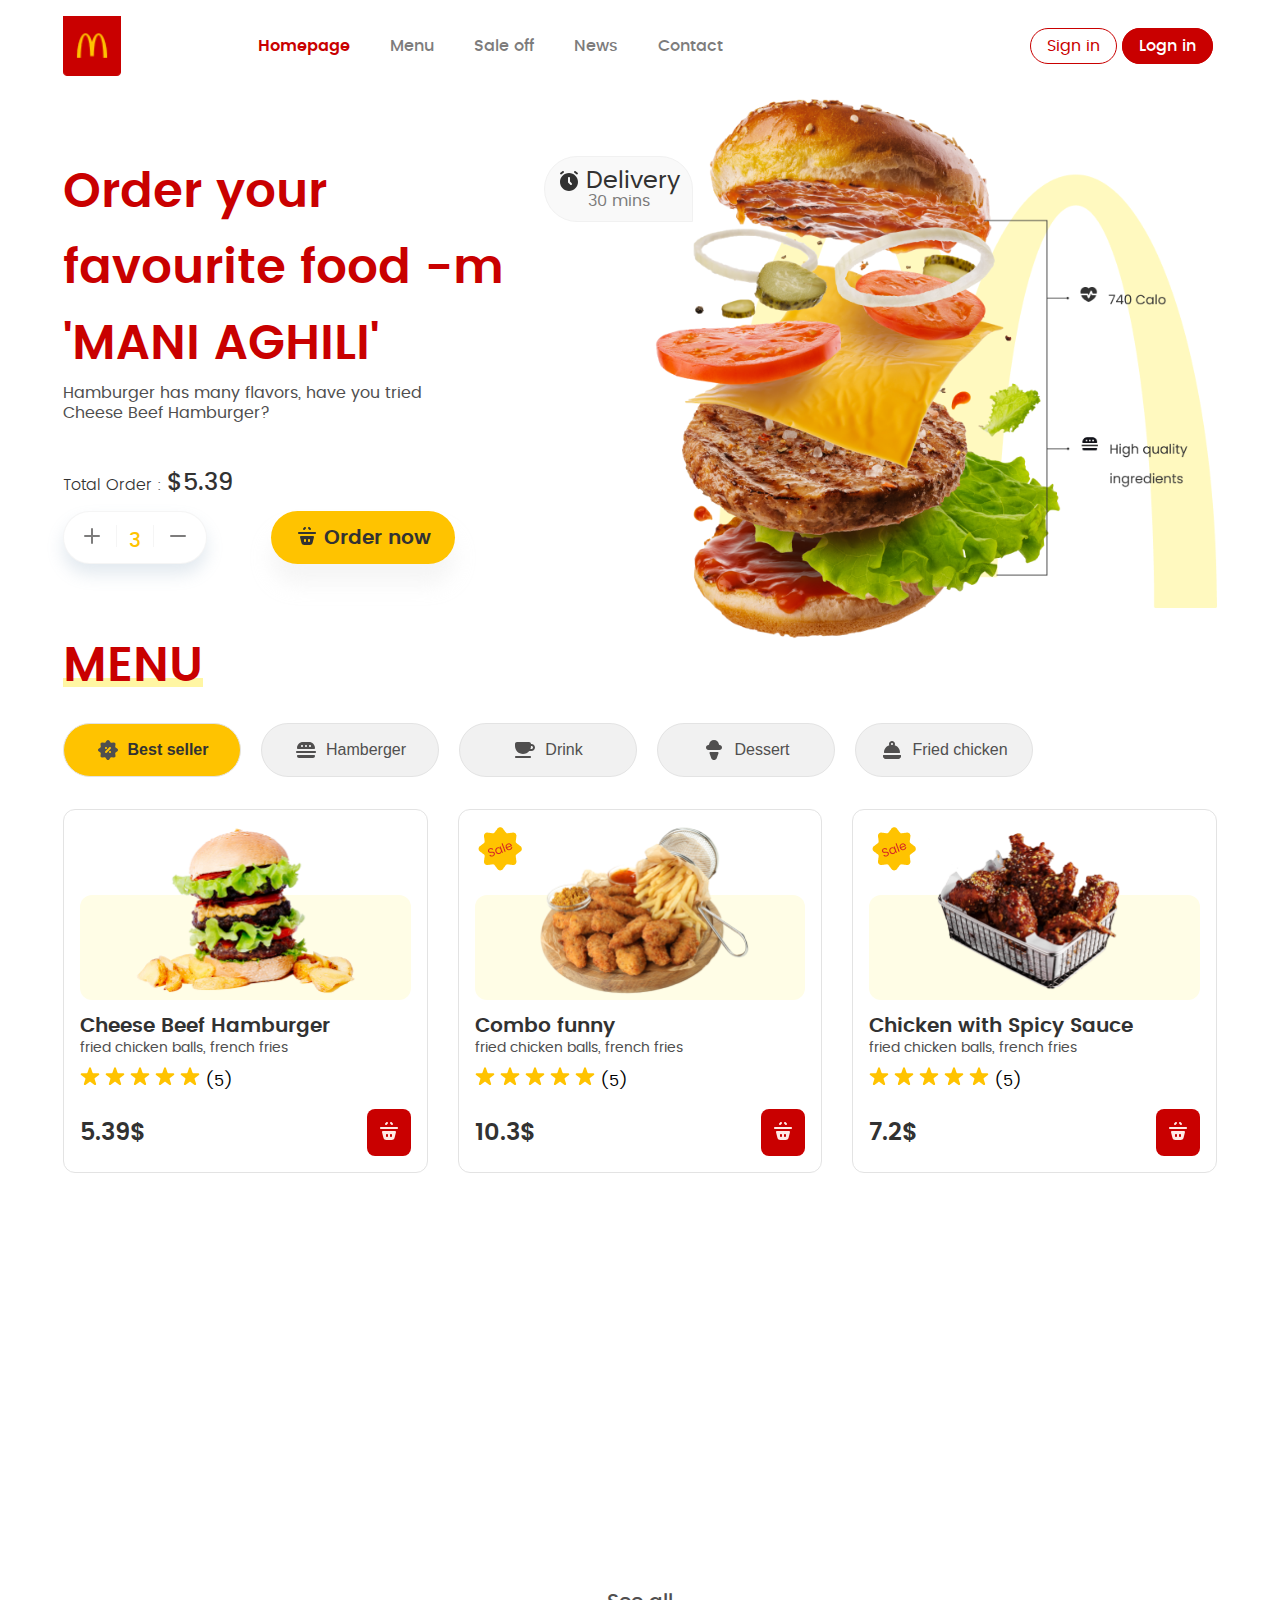
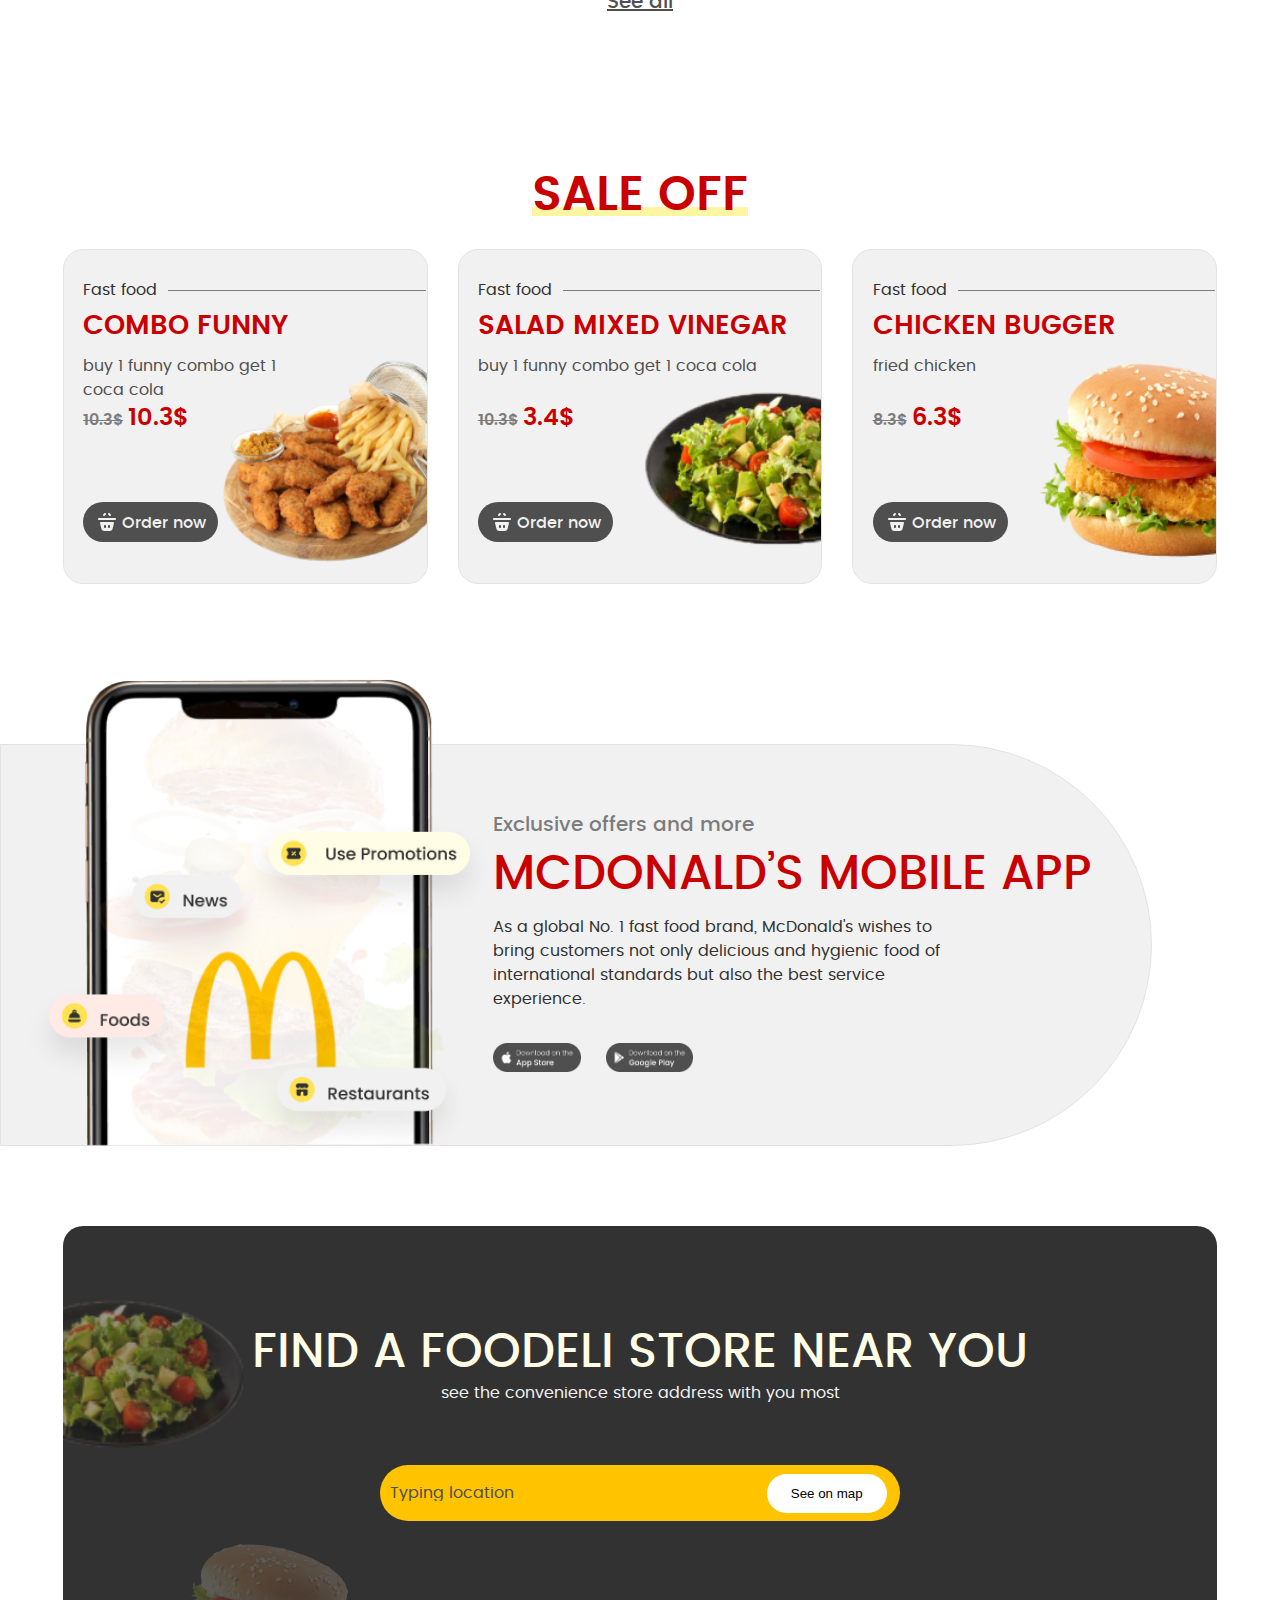
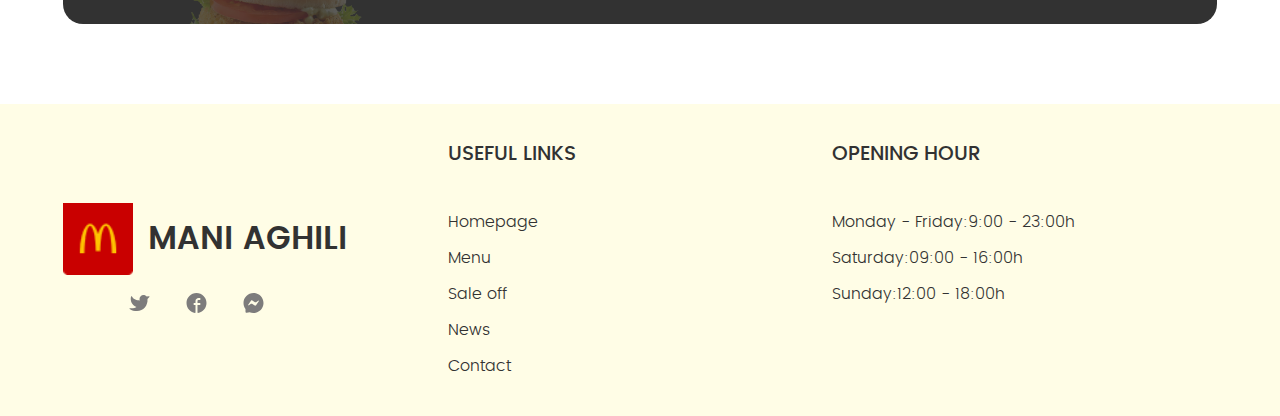
==== commit b8d99c26: "add librari" ====
--- a/index.html
+++ b/index.html
@@ -3,9 +3,12 @@
 <head>
     <meta charset="UTF-8">
     <meta name="viewport" content="width=device-width, initial-scale=1.0">
-    <title>Document</title>
+    <title>MANI</title>
     <link rel="stylesheet" href="css/style.css">
     <link rel="stylesheet" href="css/media.css">
+    <link
+    rel="stylesheet"
+    href="https://cdnjs.cloudflare.com/ajax/libs/animate.css/4.1.1/animate.min.css"/>
 </head>
 <body>
 
@@ -197,7 +200,7 @@
                     </button>
                 </div>
                 <div class="row_grid_food_products">
-                    <div class="item_food_grid">
+                    <div class="item_food_grid wow animate__animated animate__flip">
                         <div class="img_item_food_grid">
                             <img src="img/2.png" alt="">
                             <div></div>
@@ -235,7 +238,7 @@
                             </div>
                         </div>
                     </div>
-                    <div class="item_food_grid">
+                    <div class="item_food_grid  wow animate__animated animate__flip">
                         <div class="badge_discount">
                             <img src="img/Badge Discount (1).png" alt="">
                         </div>
@@ -277,7 +280,7 @@
                             </div>
                         </div>
                     </div>
-                    <div class="item_food_grid">
+                    <div class="item_food_grid  wow animate__animated animate__flip">
                         <div class="badge_discount">
                             <img src="img/Badge Discount (1).png" alt="">
                         </div>
@@ -319,7 +322,7 @@
                             </div>
                         </div>
                     </div>
-                    <div class="item_food_grid">
+                    <div class="item_food_grid  wow animate__animated animate__flip">
                         <div class="badge_discount">
                             <img src="img/Badge Discount (1).png" alt="">
                         </div>
@@ -361,7 +364,7 @@
                             </div>
                         </div>
                     </div>
-                    <div class="item_food_grid">
+                    <div class="item_food_grid wow animate__animated animate__flip">
                         <div class="badge_discount">
                             <img src="img/Badge Discount (1).png" alt="">
                         </div>
@@ -403,7 +406,7 @@
                             </div>
                         </div>
                     </div>
-                    <div class="item_food_grid">
+                    <div class="item_food_grid  wow animate__animated animate__flip">
                         <div class="badge_discount">
                             <img src="img/Badge Discount (1).png" alt="">
                         </div>
@@ -646,6 +649,9 @@
             </div>
         </div>
     </footer>
-    
+    <script src="js/wow.min.js"></script>
+    <script>
+        new WOW().init();
+        </script>
 </body>
 </html>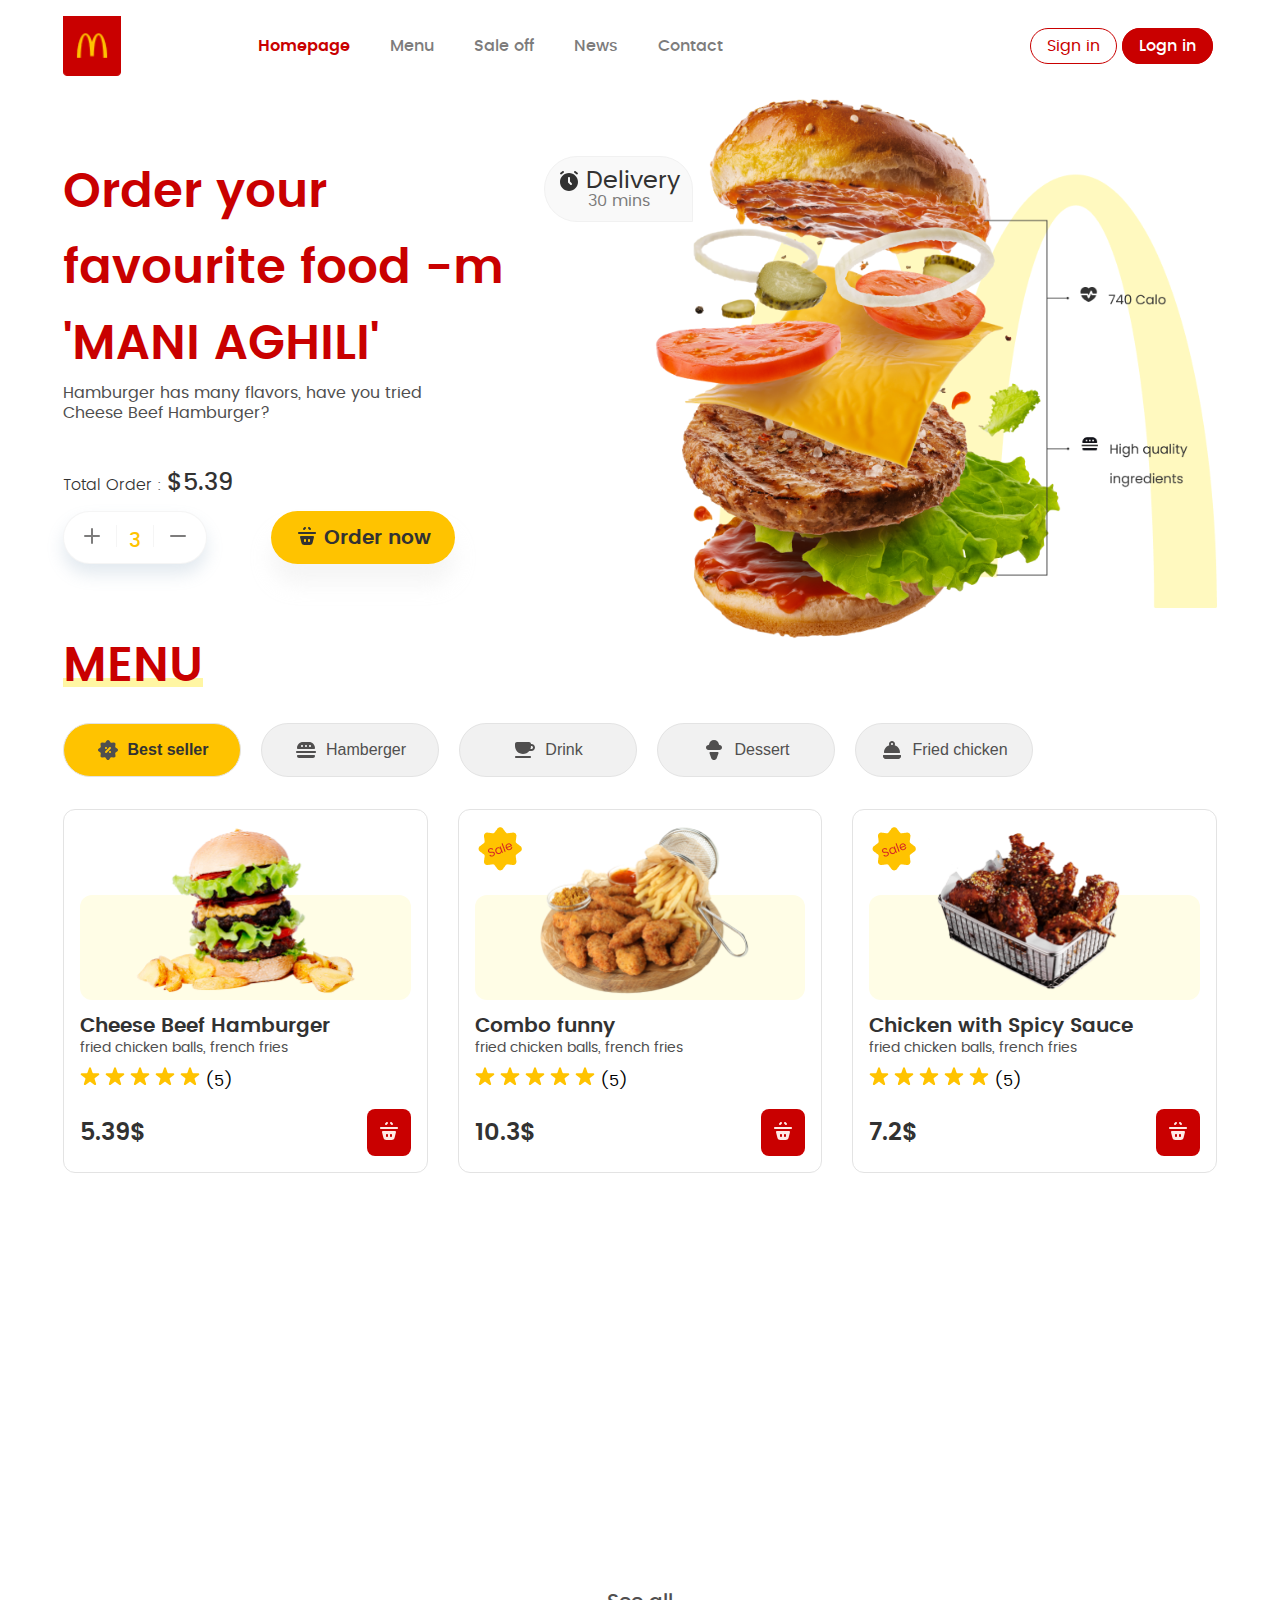
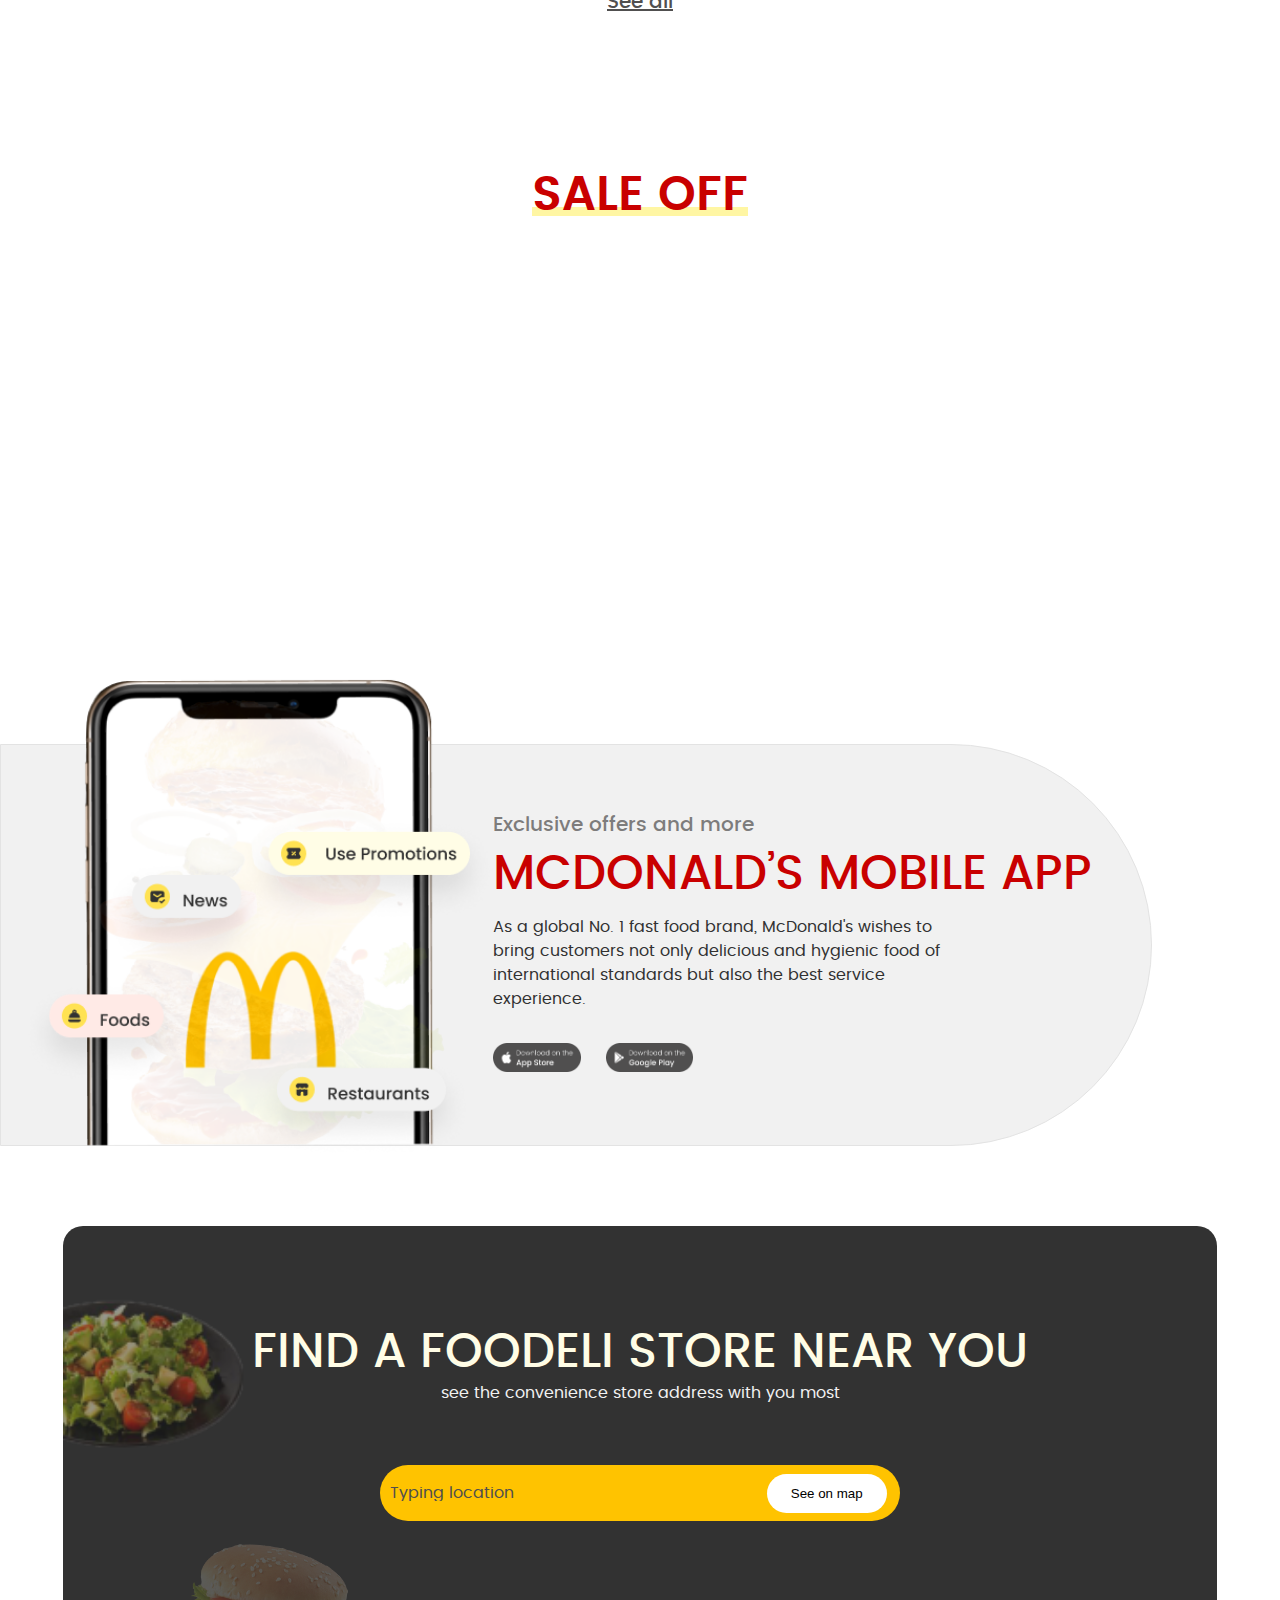
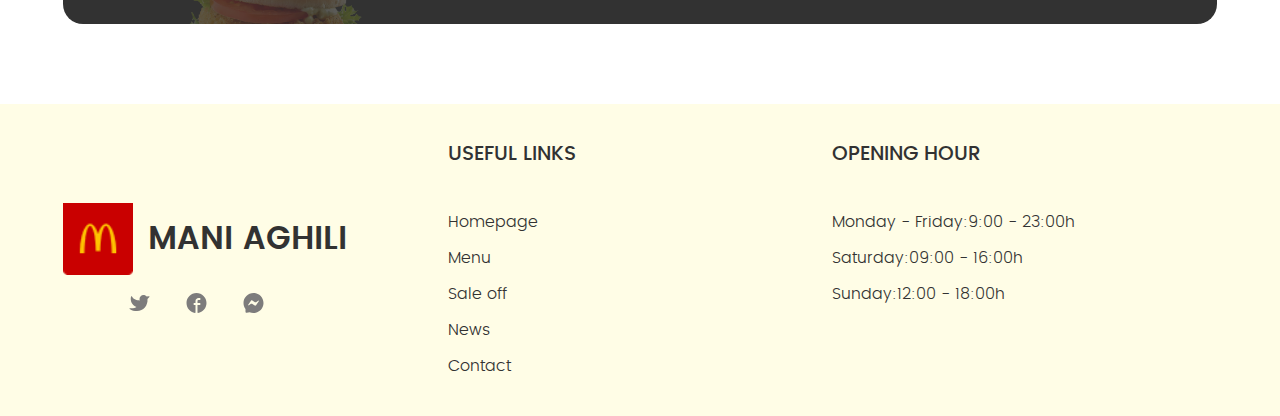
==== commit a2ecdaf7: "add librari" ====
--- a/index.html
+++ b/index.html
@@ -200,7 +200,7 @@
                     </button>
                 </div>
                 <div class="row_grid_food_products">
-                    <div class="item_food_grid wow animate__animated animate__flip">
+                    <div class="item_food_grid wow animate__animated animate__jackInTheBox">
                         <div class="img_item_food_grid">
                             <img src="img/2.png" alt="">
                             <div></div>
@@ -238,7 +238,7 @@
                             </div>
                         </div>
                     </div>
-                    <div class="item_food_grid  wow animate__animated animate__flip">
+                    <div class="item_food_grid  wow animate__animated animate__jackInTheBox">
                         <div class="badge_discount">
                             <img src="img/Badge Discount (1).png" alt="">
                         </div>
@@ -280,7 +280,7 @@
                             </div>
                         </div>
                     </div>
-                    <div class="item_food_grid  wow animate__animated animate__flip">
+                    <div class="item_food_grid  wow animate__animated animate__jackInTheBox">
                         <div class="badge_discount">
                             <img src="img/Badge Discount (1).png" alt="">
                         </div>
@@ -322,7 +322,7 @@
                             </div>
                         </div>
                     </div>
-                    <div class="item_food_grid  wow animate__animated animate__flip">
+                    <div class="item_food_grid  wow animate__animated animate__jackInTheBox">
                         <div class="badge_discount">
                             <img src="img/Badge Discount (1).png" alt="">
                         </div>
@@ -364,7 +364,7 @@
                             </div>
                         </div>
                     </div>
-                    <div class="item_food_grid wow animate__animated animate__flip">
+                    <div class="item_food_grid wow animate__animated animate__jackInTheBox">
                         <div class="badge_discount">
                             <img src="img/Badge Discount (1).png" alt="">
                         </div>
@@ -406,7 +406,7 @@
                             </div>
                         </div>
                     </div>
-                    <div class="item_food_grid  wow animate__animated animate__flip">
+                    <div class="item_food_grid  wow animate__animated animate__jackInTheBox">
                         <div class="badge_discount">
                             <img src="img/Badge Discount (1).png" alt="">
                         </div>
@@ -464,7 +464,7 @@
                     </h4>
                 </div>
                 <div class="grid_foods_off">
-                    <div class="item_food_off">
+                    <div class="item_food_off wow animate__animated animate__flip">
                         <div class="title_sm_item_food_off">
                             <span>Fast food</span>
                             <span></span>
@@ -496,7 +496,7 @@
                             </div>
                         </div>
                     </div>
-                    <div class="item_food_off seconde_item_food_off">
+                    <div class="item_food_off seconde_item_food_off wow wow animate__animated animate__flip">
                         <div class="title_sm_item_food_off">
                             <span>Fast food</span>
                             <span></span>
@@ -528,7 +528,7 @@
                             </div>
                         </div>
                     </div>
-                    <div class="item_food_off">
+                    <div class="item_food_off wow animate__animated animate__flip">
                         <div class="title_sm_item_food_off">
                             <span>Fast food</span>
                             <span></span>
